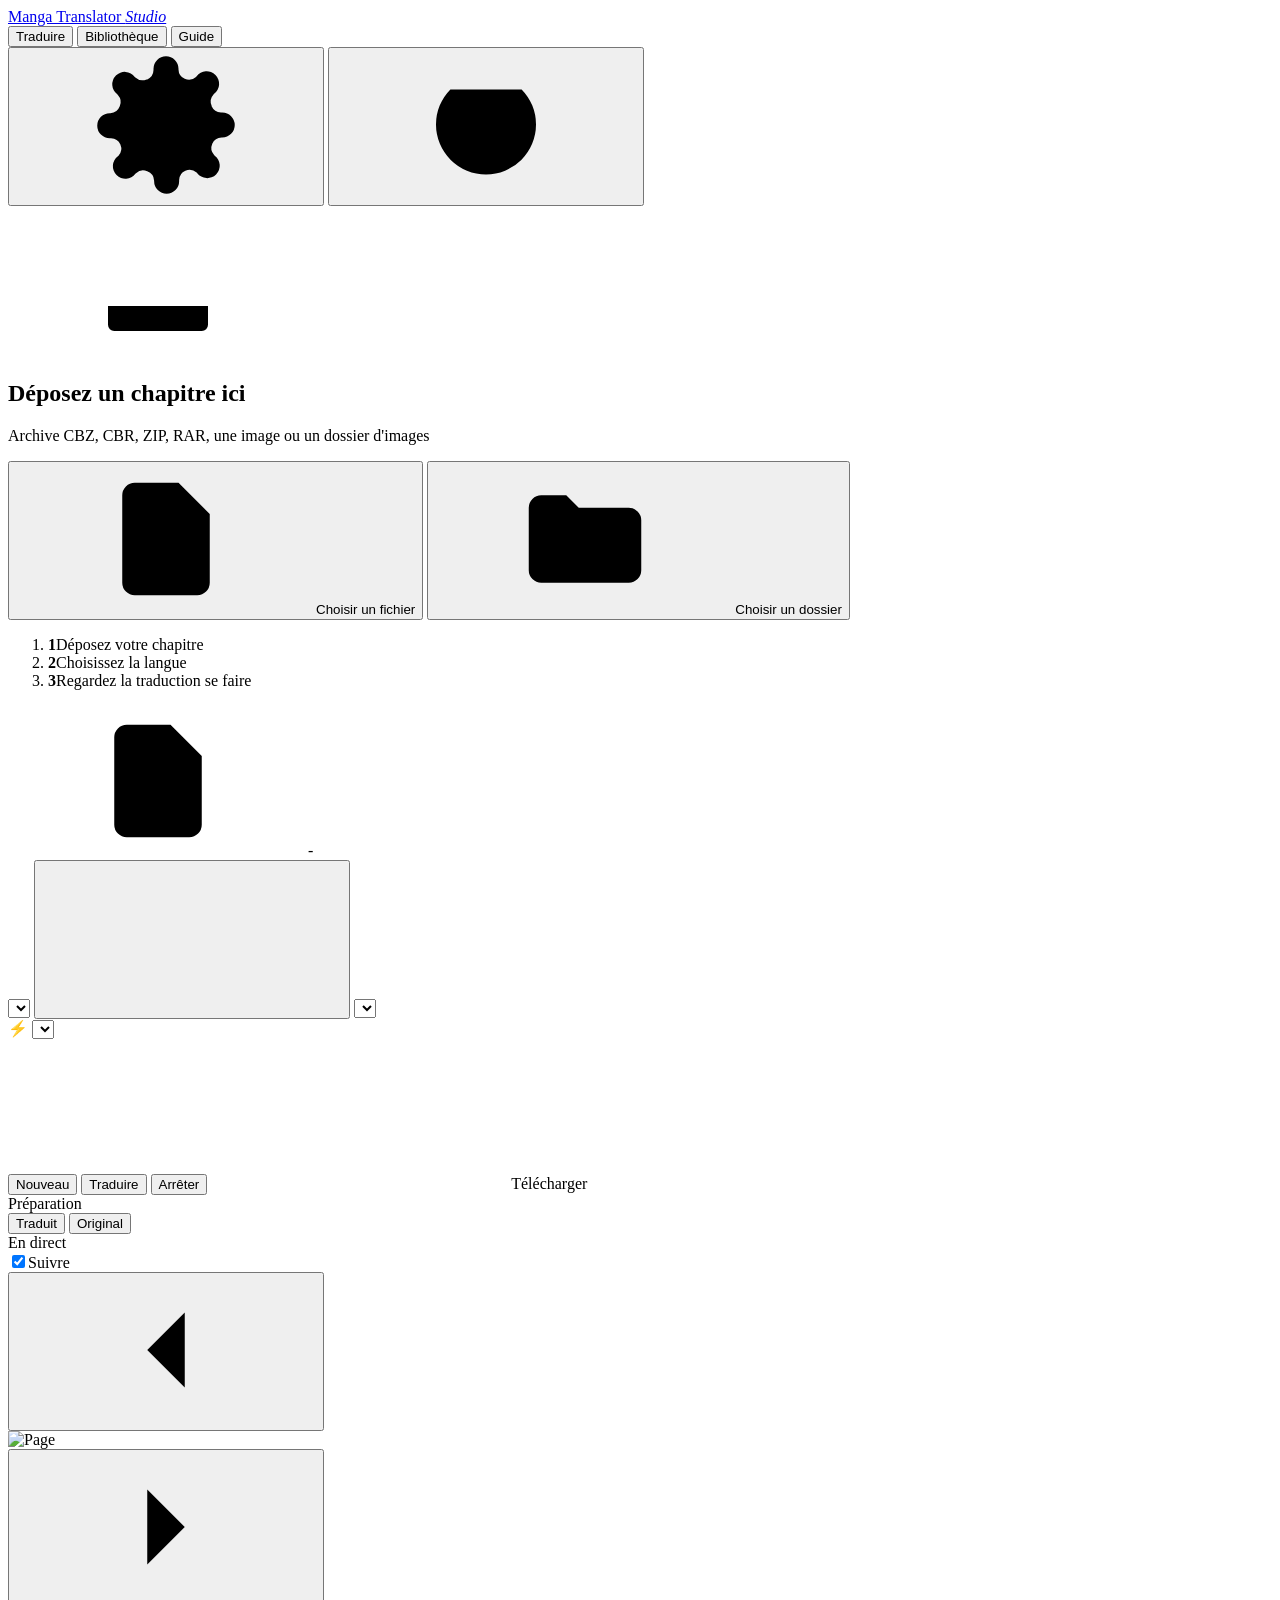
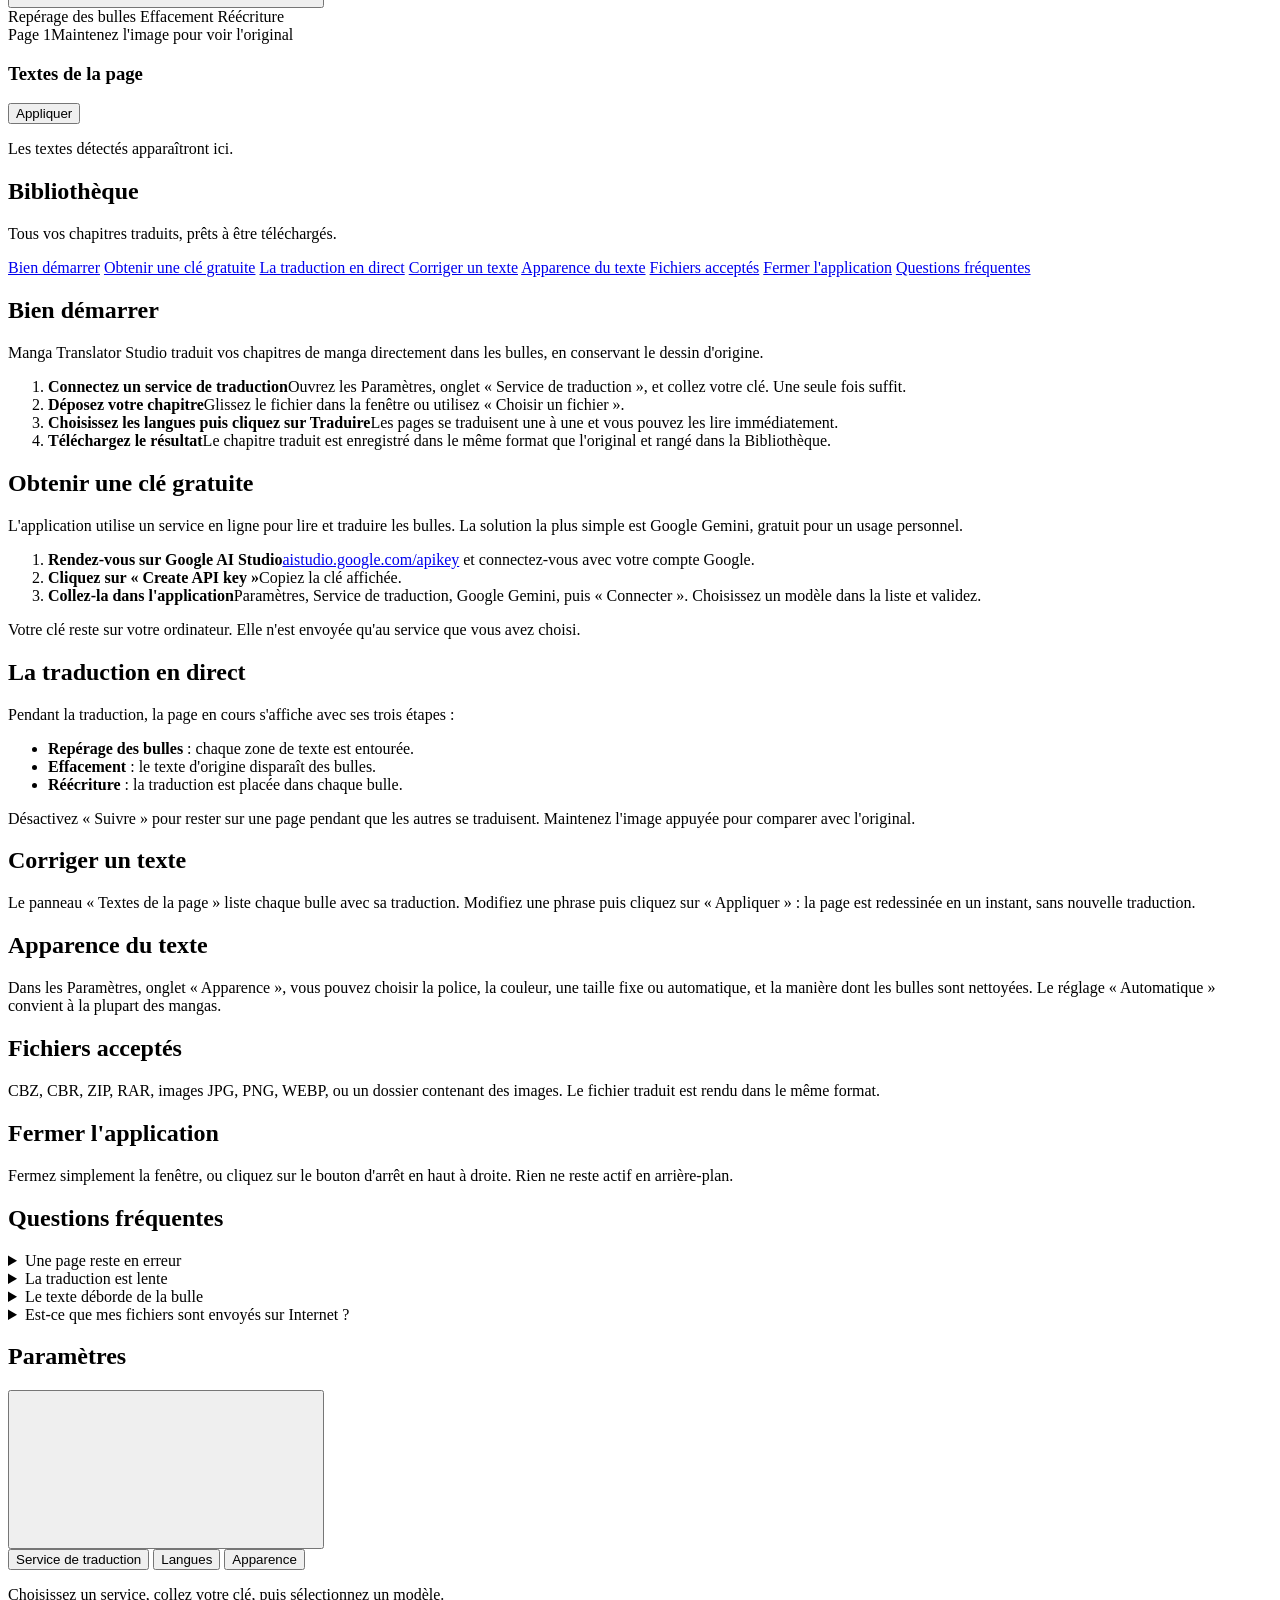
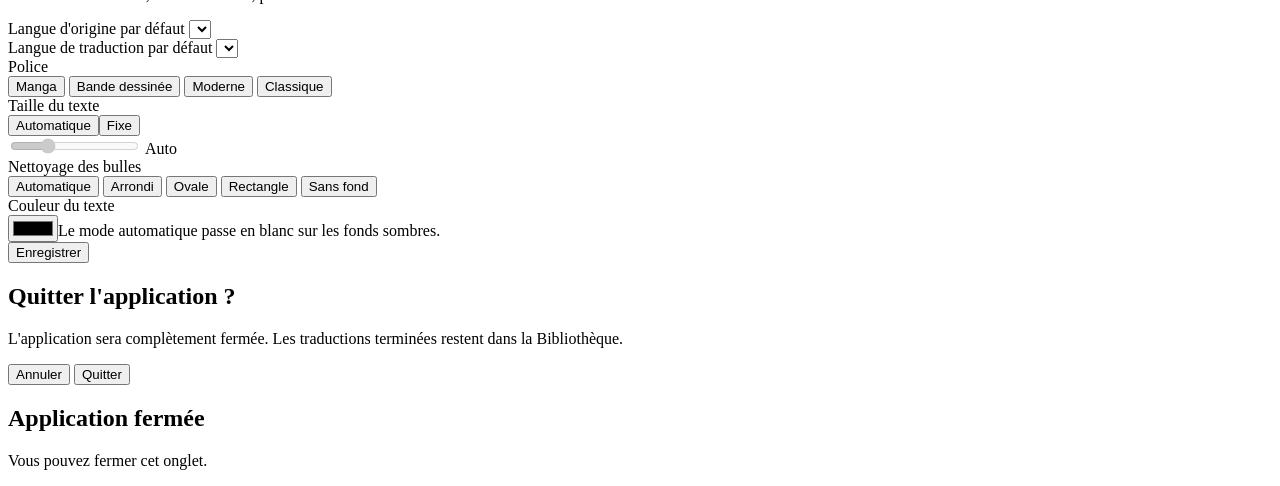
==== web/templates/index.html @ 6fcccf75 "fix(ui): show only configured API pills and clean up studio model select" ====
<!DOCTYPE html>
<html lang="fr" data-theme="dark">
<head>
  <meta charset="UTF-8">
  <meta name="viewport" content="width=device-width, initial-scale=1, viewport-fit=cover">
  <meta name="theme-color" content="#0c0d12">
  <title>Manga Translator Studio</title>
  <link rel="manifest" href="/static/manifest.json">
  <link rel="icon" href="/static/icons/icon-192.png">
  <link rel="stylesheet" href="/static/css/style.css?v=3">
</head>
<body>
  <svg width="0" height="0" style="position:absolute" aria-hidden="true">
    <symbol id="i-upload" viewBox="0 0 24 24"><path d="M12 16V4m0 0-5 5m5-5 5 5M4 16v3a1 1 0 0 0 1 1h14a1 1 0 0 0 1-1v-3"/></symbol>
    <symbol id="i-folder" viewBox="0 0 24 24"><path d="M3 7a2 2 0 0 1 2-2h4l2 2h8a2 2 0 0 1 2 2v8a2 2 0 0 1-2 2H5a2 2 0 0 1-2-2z"/></symbol>
    <symbol id="i-file" viewBox="0 0 24 24"><path d="M14 3H7a2 2 0 0 0-2 2v14a2 2 0 0 0 2 2h10a2 2 0 0 0 2-2V8zM14 3v5h5"/></symbol>
    <symbol id="i-gear" viewBox="0 0 24 24"><circle cx="12" cy="12" r="3"/><path d="M19.4 15a1.7 1.7 0 0 0 .3 1.8l.1.1a2 2 0 1 1-2.8 2.8l-.1-.1a1.7 1.7 0 0 0-1.8-.3 1.7 1.7 0 0 0-1 1.5V21a2 2 0 1 1-4 0v-.1a1.7 1.7 0 0 0-1.1-1.5 1.7 1.7 0 0 0-1.8.3l-.1.1a2 2 0 1 1-2.8-2.8l.1-.1a1.7 1.7 0 0 0 .3-1.8 1.7 1.7 0 0 0-1.5-1H3a2 2 0 1 1 0-4h.1a1.7 1.7 0 0 0 1.5-1.1 1.7 1.7 0 0 0-.3-1.8l-.1-.1a2 2 0 1 1 2.8-2.8l.1.1a1.7 1.7 0 0 0 1.8.3H9a1.7 1.7 0 0 0 1-1.5V3a2 2 0 1 1 4 0v.1a1.7 1.7 0 0 0 1 1.5 1.7 1.7 0 0 0 1.8-.3l.1-.1a2 2 0 1 1 2.8 2.8l-.1.1a1.7 1.7 0 0 0-.3 1.8V9a1.7 1.7 0 0 0 1.5 1H21a2 2 0 1 1 0 4h-.1a1.7 1.7 0 0 0-1.5 1z"/></symbol>
    <symbol id="i-power" viewBox="0 0 24 24"><path d="M12 3v9M6.3 6.3a8 8 0 1 0 11.4 0"/></symbol>
    <symbol id="i-close" viewBox="0 0 24 24"><path d="M6 6l12 12M18 6 6 18"/></symbol>
    <symbol id="i-down" viewBox="0 0 24 24"><path d="M12 4v12m0 0-5-5m5 5 5-5M4 20h16"/></symbol>
    <symbol id="i-left" viewBox="0 0 24 24"><path d="m15 6-6 6 6 6"/></symbol>
    <symbol id="i-right" viewBox="0 0 24 24"><path d="m9 6 6 6-6 6"/></symbol>
    <symbol id="i-check" viewBox="0 0 24 24"><path d="m5 12 5 5L20 7"/></symbol>
    <symbol id="i-swap" viewBox="0 0 24 24"><path d="M7 7h13m0 0-4-4m4 4-4 4M17 17H4m0 0 4-4m-4 4 4 4"/></symbol>
    <symbol id="i-eye" viewBox="0 0 24 24"><path d="M2 12s3.5-7 10-7 10 7 10 7-3.5 7-10 7S2 12 2 12z"/><circle cx="12" cy="12" r="3"/></symbol>
    <symbol id="i-text" viewBox="0 0 24 24"><path d="M4 6h16M4 12h10M4 18h7"/></symbol>
    <symbol id="i-plus" viewBox="0 0 24 24"><path d="M12 5v14M5 12h14"/></symbol>
  </svg>

  <div class="app" id="app">
    <header class="topbar">
      <a class="brand" href="#translate" data-nav="translate">
        <span class="brand-mark" aria-hidden="true"><span></span><span></span></span>
        <span class="brand-name">Manga Translator <em>Studio</em></span>
      </a>
      <nav class="tabs" id="nav-tabs">
        <button class="tab active" data-nav="translate">Traduire</button>
        <button class="tab" data-nav="library">Bibliothèque</button>
        <button class="tab" data-nav="guide">Guide</button>
        <span class="tab-indicator" id="tab-indicator"></span>
      </nav>
      <div class="top-api-status" id="top-api-status" aria-label="Services d'IA connectés"></div>
      <div class="top-actions">
        <button class="icon-btn" id="btn-settings" title="Paramètres" aria-label="Paramètres"><svg><use href="#i-gear"/></svg></button>
        <button class="icon-btn danger" id="btn-quit" title="Quitter l'application" aria-label="Quitter"><svg><use href="#i-power"/></svg></button>
      </div>
    </header>

    <main class="views">
      <!-- ============ TRADUIRE ============ -->
      <section class="view active" id="view-translate">
        <!-- Étape 1 : déposer -->
        <div class="empty" id="empty-state">
          <div class="drop" id="drop-zone" tabindex="0">
            <div class="drop-glow" aria-hidden="true"></div>
            <div class="drop-icon"><svg><use href="#i-upload"/></svg></div>
            <h1>Déposez un chapitre ici</h1>
            <p>Archive CBZ, CBR, ZIP, RAR, une image ou un dossier d'images</p>
            <div class="drop-actions">
              <button class="btn primary" id="btn-pick-file"><svg><use href="#i-file"/></svg>Choisir un fichier</button>
              <button class="btn ghost" id="btn-pick-folder"><svg><use href="#i-folder"/></svg>Choisir un dossier</button>
            </div>
            <input type="file" id="file-input" accept=".cbz,.cbr,.zip,.rar,.jpg,.jpeg,.png,.webp" hidden>
            <input type="file" id="folder-input" webkitdirectory directory multiple hidden>
          </div>
          <div class="engine-hint" id="engine-hint"></div>
          <div class="home-api-pills" id="home-api-pills" aria-label="Services d'IA disponibles"></div>
          <ol class="steps-row">
            <li><b>1</b><span>Déposez votre chapitre</span></li>
            <li><b>2</b><span>Choisissez la langue</span></li>
            <li><b>3</b><span>Regardez la traduction se faire</span></li>
          </ol>
        </div>

        <!-- Étape 2 : studio -->
        <div class="studio hidden" id="studio">
          <div class="toolbar">
            <div class="file-chip"><svg><use href="#i-file"/></svg><span id="file-name">-</span><small id="file-pages"></small></div>
            <div class="lang-pick">
              <select id="src-lang" aria-label="Langue d'origine"></select>
              <button class="icon-btn sm" id="btn-swap-lang" title="Inverser" aria-label="Inverser les langues"><svg><use href="#i-swap"/></svg></button>
              <select id="tgt-lang" aria-label="Langue de traduction"></select>
            </div>
            <div class="model-pick">
              <span class="model-pick-icon" title="Modèle d'IA actif">⚡</span>
              <select id="studio-provider-select" aria-label="Fournisseur et modèle de vision IA"></select>
            </div>
            <div class="toolbar-actions">
              <button class="btn ghost sm" id="btn-new">Nouveau</button>
              <button class="btn primary" id="btn-translate">Traduire</button>
              <button class="btn ghost hidden" id="btn-cancel">Arrêter</button>
              <a class="btn success hidden" id="btn-download"><svg><use href="#i-down"/></svg>Télécharger</a>
            </div>
          </div>

          <div class="progress hidden" id="progress">
            <div class="progress-bar"><span id="progress-fill"></span></div>
            <div class="progress-text"><span id="progress-label">Préparation</span><span id="progress-count"></span></div>
          </div>

          <div class="workspace">
            <aside class="pages" id="page-list" aria-label="Pages"></aside>

            <div class="stage-wrap">
              <div class="stage-head">
                <div class="seg" id="view-mode">
                  <button class="active" data-mode="translated">Traduit</button>
                  <button data-mode="original">Original</button>
                </div>
                <div class="live-badge hidden" id="live-badge"><span class="dot"></span><span id="live-text">En direct</span></div>
                <label class="switch" title="Afficher automatiquement la page en cours de traduction">
                  <input type="checkbox" id="follow-live" checked><span></span>Suivre
                </label>
              </div>

              <div class="stage" id="stage">
                <button class="nav-arrow left" id="btn-prev" aria-label="Page précédente"><svg><use href="#i-left"/></svg></button>
                <div class="canvas" id="canvas">
                  <img id="img-base" alt="Page" draggable="false">
                  <img id="img-top" alt="" draggable="false" aria-hidden="true">
                  <div class="overlay" id="overlay"></div>
                  <div class="scanline" id="scanline"></div>
                </div>
                <button class="nav-arrow right" id="btn-next" aria-label="Page suivante"><svg><use href="#i-right"/></svg></button>
                <div class="stage-step" id="stage-step">
                  <span data-s="detect">Repérage des bulles</span>
                  <span data-s="clean">Effacement</span>
                  <span data-s="write">Réécriture</span>
                </div>
              </div>
              <div class="page-indicator"><span id="page-indicator">Page 1</span><span class="hint">Maintenez l'image pour voir l'original</span></div>
            </div>

            <aside class="bubbles" id="bubbles-panel">
              <div class="panel-head">
                <h3>Textes de la page</h3>
                <button class="btn ghost sm hidden" id="btn-apply-edits">Appliquer</button>
              </div>
              <div class="bubble-list" id="bubble-list"><p class="muted">Les textes détectés apparaîtront ici.</p></div>
            </aside>
          </div>
        </div>
      </section>

      <!-- ============ BIBLIOTHÈQUE ============ -->
      <section class="view" id="view-library">
        <div class="page-head">
          <h2>Bibliothèque</h2>
          <p class="muted">Tous vos chapitres traduits, prêts à être téléchargés.</p>
        </div>
        <div class="library" id="library-list"></div>
      </section>

      <!-- ============ GUIDE ============ -->
      <section class="view" id="view-guide">
        <div class="guide">
          <nav class="guide-nav" id="guide-nav">
            <a href="#g-start" class="active">Bien démarrer</a>
            <a href="#g-key">Obtenir une clé gratuite</a>
            <a href="#g-live">La traduction en direct</a>
            <a href="#g-edit">Corriger un texte</a>
            <a href="#g-style">Apparence du texte</a>
            <a href="#g-files">Fichiers acceptés</a>
            <a href="#g-quit">Fermer l'application</a>
            <a href="#g-faq">Questions fréquentes</a>
          </nav>
          <article class="guide-body">
            <section id="g-start">
              <h2>Bien démarrer</h2>
              <p>Manga Translator Studio traduit vos chapitres de manga directement dans les bulles, en conservant le dessin d'origine.</p>
              <ol class="guide-steps">
                <li><b>Connectez un service de traduction</b><span>Ouvrez les Paramètres, onglet « Service de traduction », et collez votre clé. Une seule fois suffit.</span></li>
                <li><b>Déposez votre chapitre</b><span>Glissez le fichier dans la fenêtre ou utilisez « Choisir un fichier ».</span></li>
                <li><b>Choisissez les langues puis cliquez sur Traduire</b><span>Les pages se traduisent une à une et vous pouvez les lire immédiatement.</span></li>
                <li><b>Téléchargez le résultat</b><span>Le chapitre traduit est enregistré dans le même format que l'original et rangé dans la Bibliothèque.</span></li>
              </ol>
            </section>
            <section id="g-key">
              <h2>Obtenir une clé gratuite</h2>
              <p>L'application utilise un service en ligne pour lire et traduire les bulles. La solution la plus simple est Google Gemini, gratuit pour un usage personnel.</p>
              <ol class="guide-steps">
                <li><b>Rendez-vous sur Google AI Studio</b><span><a href="https://aistudio.google.com/apikey" target="_blank" rel="noopener">aistudio.google.com/apikey</a> et connectez-vous avec votre compte Google.</span></li>
                <li><b>Cliquez sur « Create API key »</b><span>Copiez la clé affichée.</span></li>
                <li><b>Collez-la dans l'application</b><span>Paramètres, Service de traduction, Google Gemini, puis « Connecter ». Choisissez un modèle dans la liste et validez.</span></li>
              </ol>
              <p class="note">Votre clé reste sur votre ordinateur. Elle n'est envoyée qu'au service que vous avez choisi.</p>
            </section>
            <section id="g-live">
              <h2>La traduction en direct</h2>
              <p>Pendant la traduction, la page en cours s'affiche avec ses trois étapes :</p>
              <ul class="guide-list">
                <li><b>Repérage des bulles</b> : chaque zone de texte est entourée.</li>
                <li><b>Effacement</b> : le texte d'origine disparaît des bulles.</li>
                <li><b>Réécriture</b> : la traduction est placée dans chaque bulle.</li>
              </ul>
              <p>Désactivez « Suivre » pour rester sur une page pendant que les autres se traduisent. Maintenez l'image appuyée pour comparer avec l'original.</p>
            </section>
            <section id="g-edit">
              <h2>Corriger un texte</h2>
              <p>Le panneau « Textes de la page » liste chaque bulle avec sa traduction. Modifiez une phrase puis cliquez sur « Appliquer » : la page est redessinée en un instant, sans nouvelle traduction.</p>
            </section>
            <section id="g-style">
              <h2>Apparence du texte</h2>
              <p>Dans les Paramètres, onglet « Apparence », vous pouvez choisir la police, la couleur, une taille fixe ou automatique, et la manière dont les bulles sont nettoyées. Le réglage « Automatique » convient à la plupart des mangas.</p>
            </section>
            <section id="g-files">
              <h2>Fichiers acceptés</h2>
              <p>CBZ, CBR, ZIP, RAR, images JPG, PNG, WEBP, ou un dossier contenant des images. Le fichier traduit est rendu dans le même format.</p>
            </section>
            <section id="g-quit">
              <h2>Fermer l'application</h2>
              <p>Fermez simplement la fenêtre, ou cliquez sur le bouton d'arrêt en haut à droite. Rien ne reste actif en arrière-plan.</p>
            </section>
            <section id="g-faq">
              <h2>Questions fréquentes</h2>
              <details><summary>Une page reste en erreur</summary><p>Le service a refusé la demande (limite gratuite atteinte ou clé invalide). Attendez quelques minutes, ou cliquez sur la page puis « Retraduire la page ».</p></details>
              <details><summary>La traduction est lente</summary><p>La vitesse dépend du service choisi. Les modèles marqués « rapide » dans la liste sont recommandés.</p></details>
              <details><summary>Le texte déborde de la bulle</summary><p>Corrigez la phrase pour la raccourcir, ou laissez la taille sur « Automatique » dans l'onglet Apparence.</p></details>
              <details><summary>Est-ce que mes fichiers sont envoyés sur Internet ?</summary><p>Seules les images des pages sont envoyées au service de traduction choisi. Les fichiers restent sur votre appareil.</p></details>
            </section>
          </article>
        </div>
      </section>
    </main>
  </div>

  <!-- ============ PARAMÈTRES ============ -->
  <div class="modal" id="settings" aria-hidden="true">
    <div class="modal-backdrop" data-close></div>
    <div class="modal-card" role="dialog" aria-labelledby="settings-title">
      <div class="modal-head">
        <h2 id="settings-title">Paramètres</h2>
        <button class="icon-btn" data-close aria-label="Fermer"><svg><use href="#i-close"/></svg></button>
      </div>
      <div class="settings-tabs" id="settings-tabs">
        <button class="active" data-stab="engine">Service de traduction</button>
        <button data-stab="lang">Langues</button>
        <button data-stab="look">Apparence</button>
      </div>
      <div class="modal-body">
        <div class="stab active" id="stab-engine">
          <div class="current-engine" id="current-engine"></div>
          <p class="muted small">Choisissez un service, collez votre clé, puis sélectionnez un modèle.</p>
          <div class="providers" id="providers"></div>
        </div>

        <div class="stab" id="stab-lang">
          <div class="field">
            <label for="set-src">Langue d'origine par défaut</label>
            <select id="set-src"></select>
          </div>
          <div class="field">
            <label for="set-tgt">Langue de traduction par défaut</label>
            <select id="set-tgt"></select>
          </div>
        </div>

        <div class="stab" id="stab-look">
          <div class="field">
            <label>Police</label>
            <div class="choice-grid" id="font-choices">
              <button data-v="bold" class="font-bold">Manga</button>
              <button data-v="comic" class="font-comic">Bande dessinée</button>
              <button data-v="sans" class="font-sans">Moderne</button>
              <button data-v="serif" class="font-serif">Classique</button>
            </div>
          </div>
          <div class="field">
            <label>Taille du texte</label>
            <div class="row">
              <div class="seg" id="size-mode"><button data-v="auto" class="active">Automatique</button><button data-v="fixed">Fixe</button></div>
              <input type="range" id="font-size" min="10" max="48" value="20" disabled>
              <output id="font-size-out">Auto</output>
            </div>
          </div>
          <div class="field">
            <label>Nettoyage des bulles</label>
            <div class="choice-grid" id="mask-choices">
              <button data-v="smart">Automatique</button>
              <button data-v="rounded">Arrondi</button>
              <button data-v="ellipse">Ovale</button>
              <button data-v="rectangle">Rectangle</button>
              <button data-v="transparent">Sans fond</button>
            </div>
          </div>
          <div class="field">
            <label for="text-color">Couleur du texte</label>
            <div class="row"><input type="color" id="text-color" value="#000000"><span class="muted small">Le mode automatique passe en blanc sur les fonds sombres.</span></div>
          </div>
        </div>
      </div>
      <div class="modal-foot">
        <span class="save-state" id="save-state"></span>
        <button class="btn primary" id="btn-save-settings">Enregistrer</button>
      </div>
    </div>
  </div>

  <!-- Confirmation quitter -->
  <div class="modal small" id="quit-modal" aria-hidden="true">
    <div class="modal-backdrop" data-close></div>
    <div class="modal-card" role="dialog">
      <div class="modal-head"><h2>Quitter l'application ?</h2></div>
      <div class="modal-body"><p class="muted">L'application sera complètement fermée. Les traductions terminées restent dans la Bibliothèque.</p></div>
      <div class="modal-foot">
        <button class="btn ghost" data-close>Annuler</button>
        <button class="btn danger" id="btn-quit-confirm">Quitter</button>
      </div>
    </div>
  </div>

  <div class="closed-screen hidden" id="closed-screen">
    <div><h2>Application fermée</h2><p class="muted">Vous pouvez fermer cet onglet.</p></div>
  </div>

  <div class="toasts" id="toasts" aria-live="polite"></div>

  <script src="/static/js/app.js?v=3"></script>
</body>
</html>
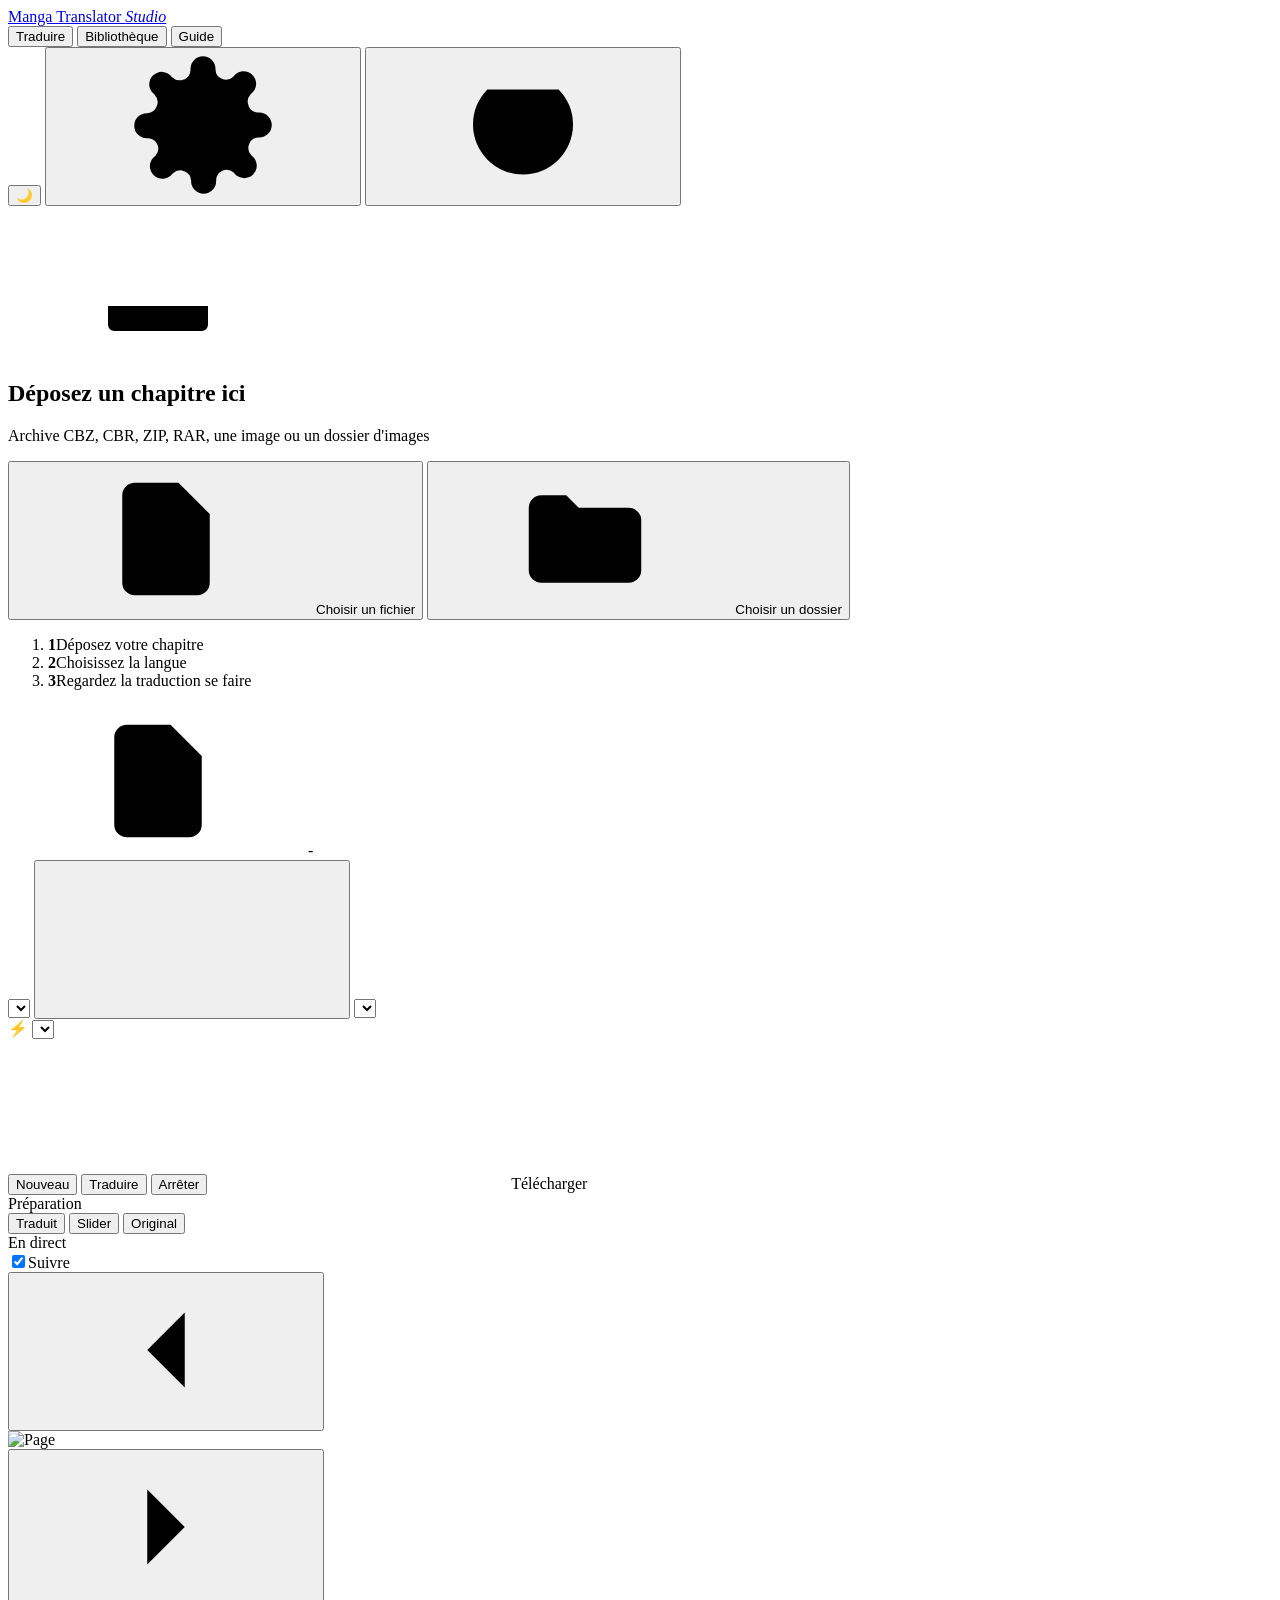
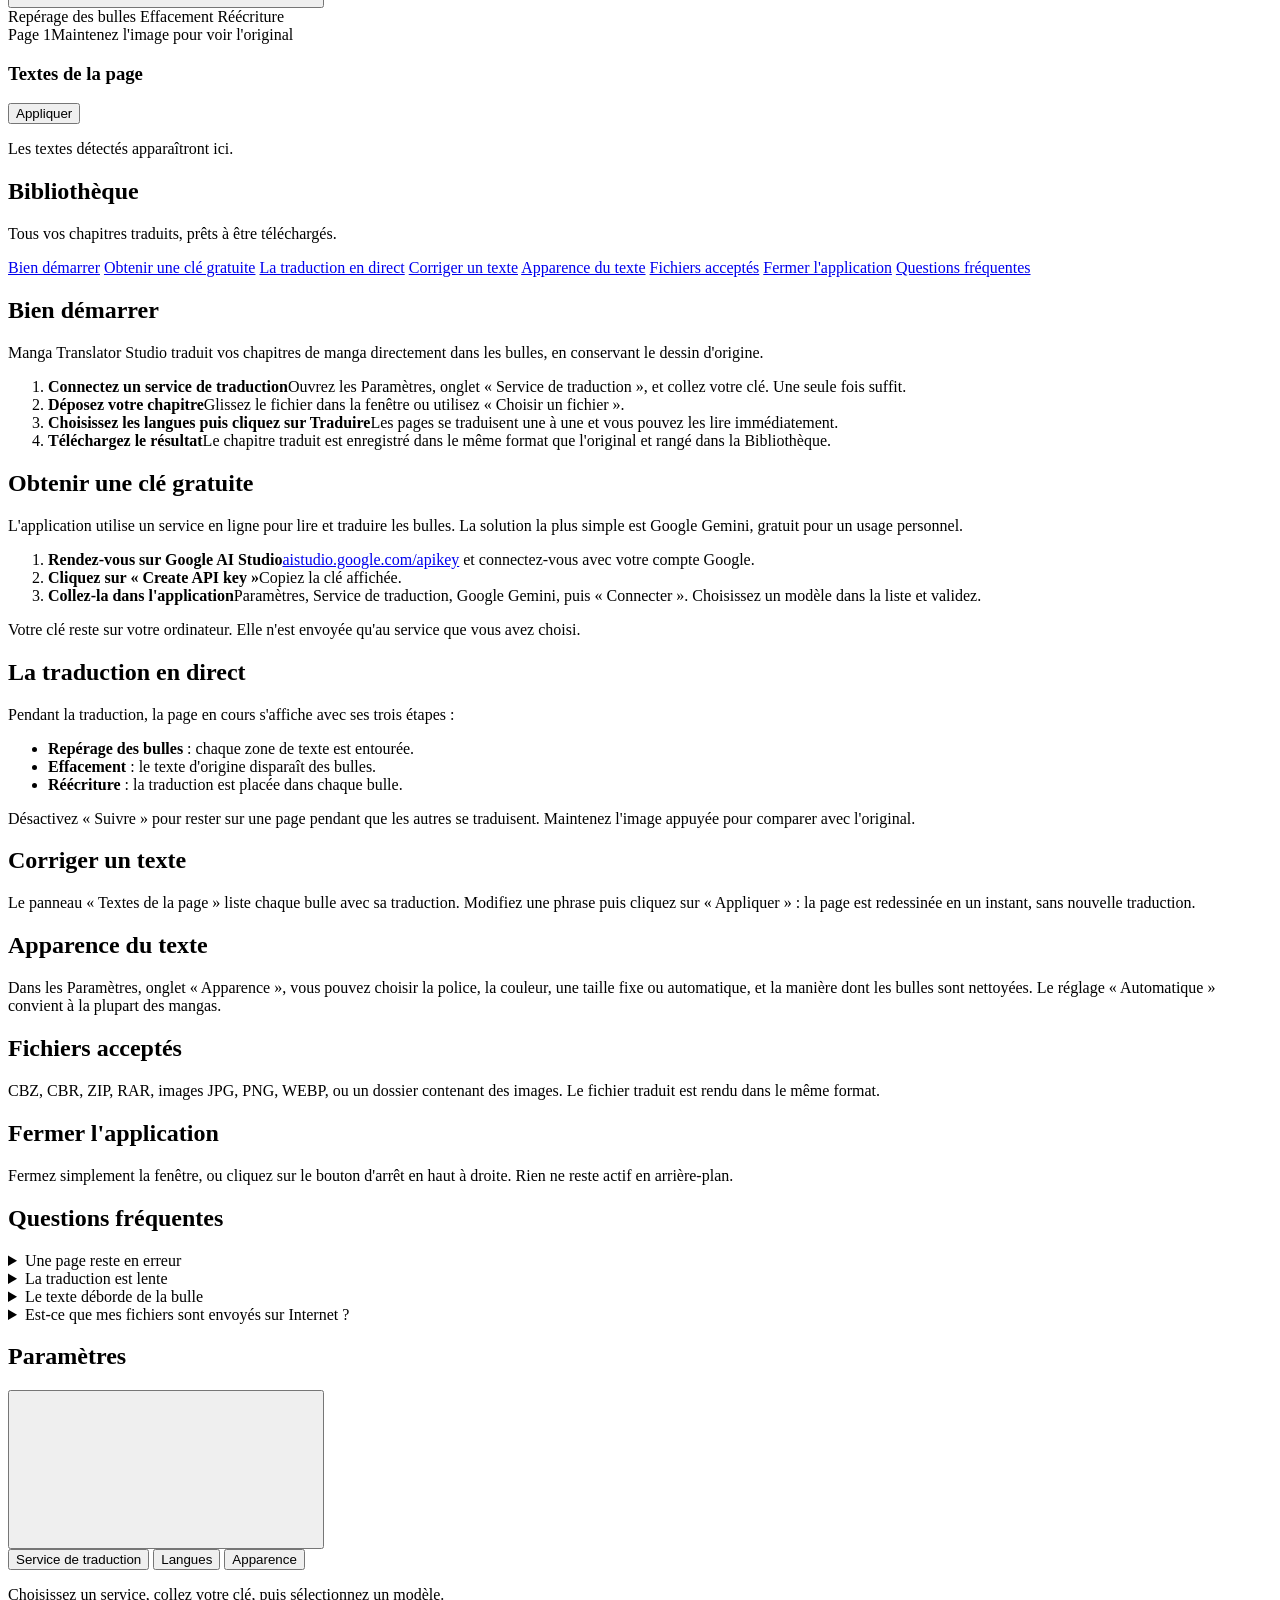
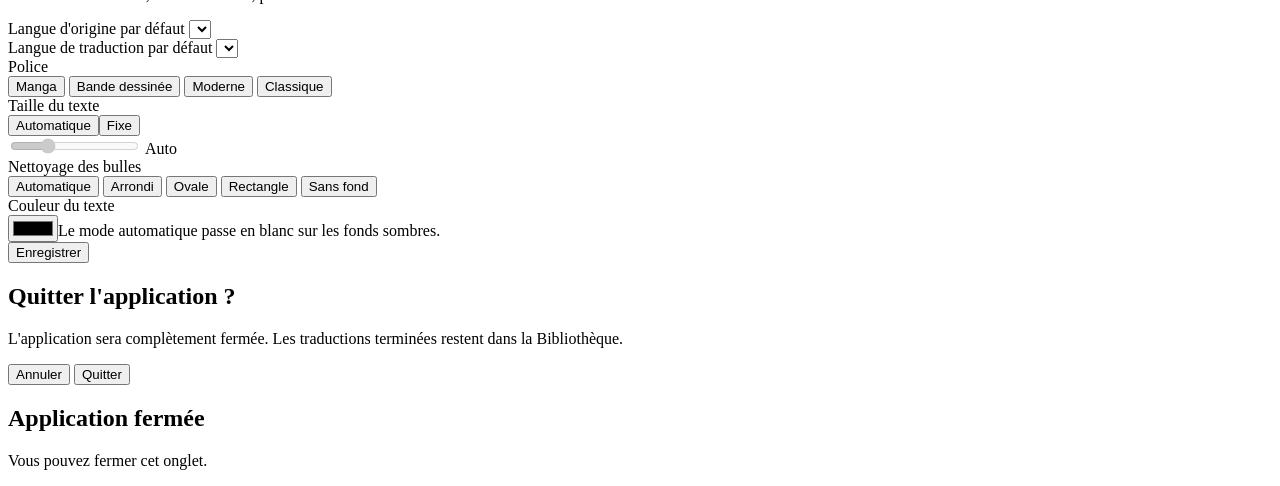
==== commit 5fb59d85: "feat(pipeline): transparent vision failover, jitter backoff, and multi-page E2E test suite - Chantie" ====
--- a/web/templates/index.html
+++ b/web/templates/index.html
@@ -1,13 +1,13 @@
 <!DOCTYPE html>
-<html lang="fr" data-theme="dark">
+<html lang="fr" data-theme="light">
 <head>
   <meta charset="UTF-8">
   <meta name="viewport" content="width=device-width, initial-scale=1, viewport-fit=cover">
-  <meta name="theme-color" content="#0c0d12">
+  <meta name="theme-color" content="#f8fafc">
   <title>Manga Translator Studio</title>
   <link rel="manifest" href="/static/manifest.json">
   <link rel="icon" href="/static/icons/icon-192.png">
-  <link rel="stylesheet" href="/static/css/style.css?v=3">
+  <link rel="stylesheet" href="/static/css/style.css?v=4">
 </head>
 <body>
   <svg width="0" height="0" style="position:absolute" aria-hidden="true">
@@ -41,6 +41,7 @@
       </nav>
       <div class="top-api-status" id="top-api-status" aria-label="Services d'IA connectés"></div>
       <div class="top-actions">
+        <button class="icon-btn" id="btn-theme" title="Basculer thème clair/sombre" aria-label="Thème"><span id="theme-icon">🌙</span></button>
         <button class="icon-btn" id="btn-settings" title="Paramètres" aria-label="Paramètres"><svg><use href="#i-gear"/></svg></button>
         <button class="icon-btn danger" id="btn-quit" title="Quitter l'application" aria-label="Quitter"><svg><use href="#i-power"/></svg></button>
       </div>
@@ -105,6 +106,7 @@
               <div class="stage-head">
                 <div class="seg" id="view-mode">
                   <button class="active" data-mode="translated">Traduit</button>
+                  <button data-mode="slider">Slider</button>
                   <button data-mode="original">Original</button>
                 </div>
                 <div class="live-badge hidden" id="live-badge"><span class="dot"></span><span id="live-text">En direct</span></div>
@@ -120,6 +122,9 @@
                   <img id="img-top" alt="" draggable="false" aria-hidden="true">
                   <div class="overlay" id="overlay"></div>
                   <div class="scanline" id="scanline"></div>
+                  <div class="slider-divider" id="slider-divider" aria-hidden="true">
+                    <span class="slider-knob"></span>
+                  </div>
                 </div>
                 <button class="nav-arrow right" id="btn-next" aria-label="Page suivante"><svg><use href="#i-right"/></svg></button>
                 <div class="stage-step" id="stage-step">
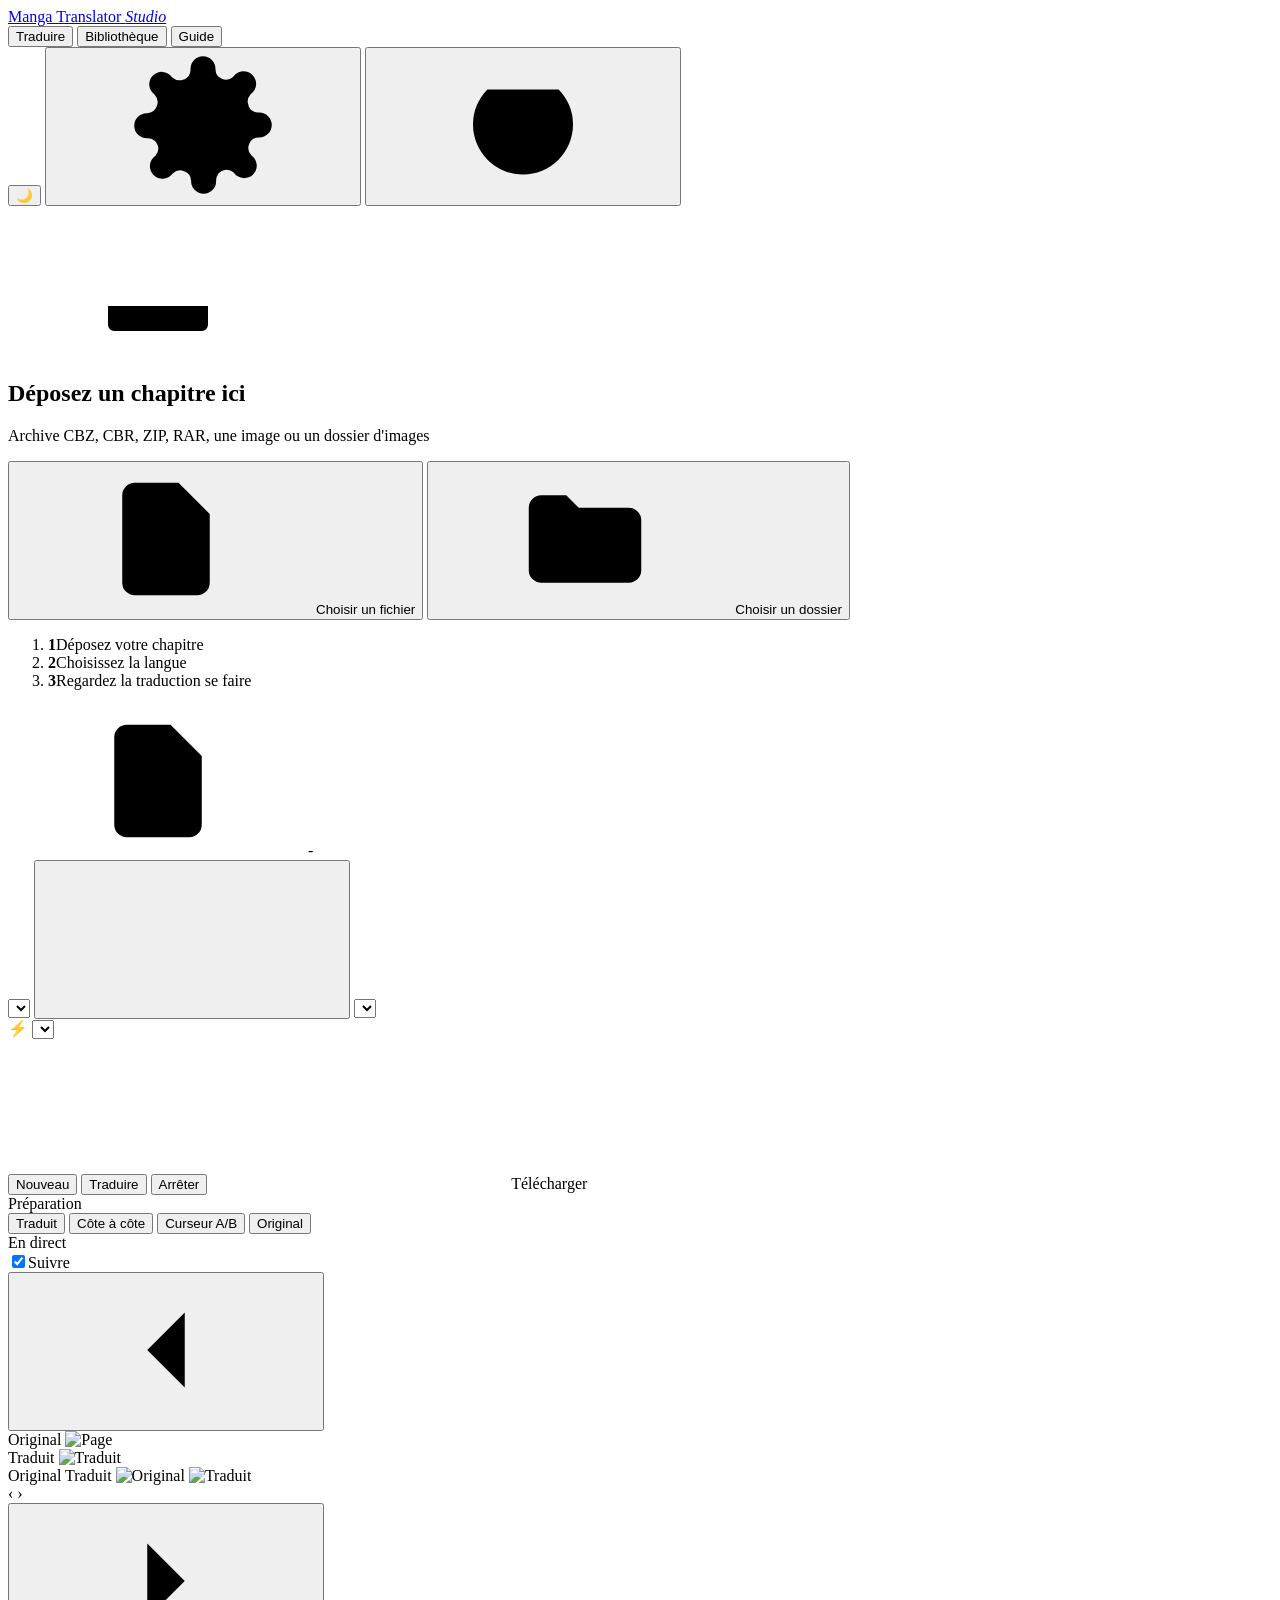
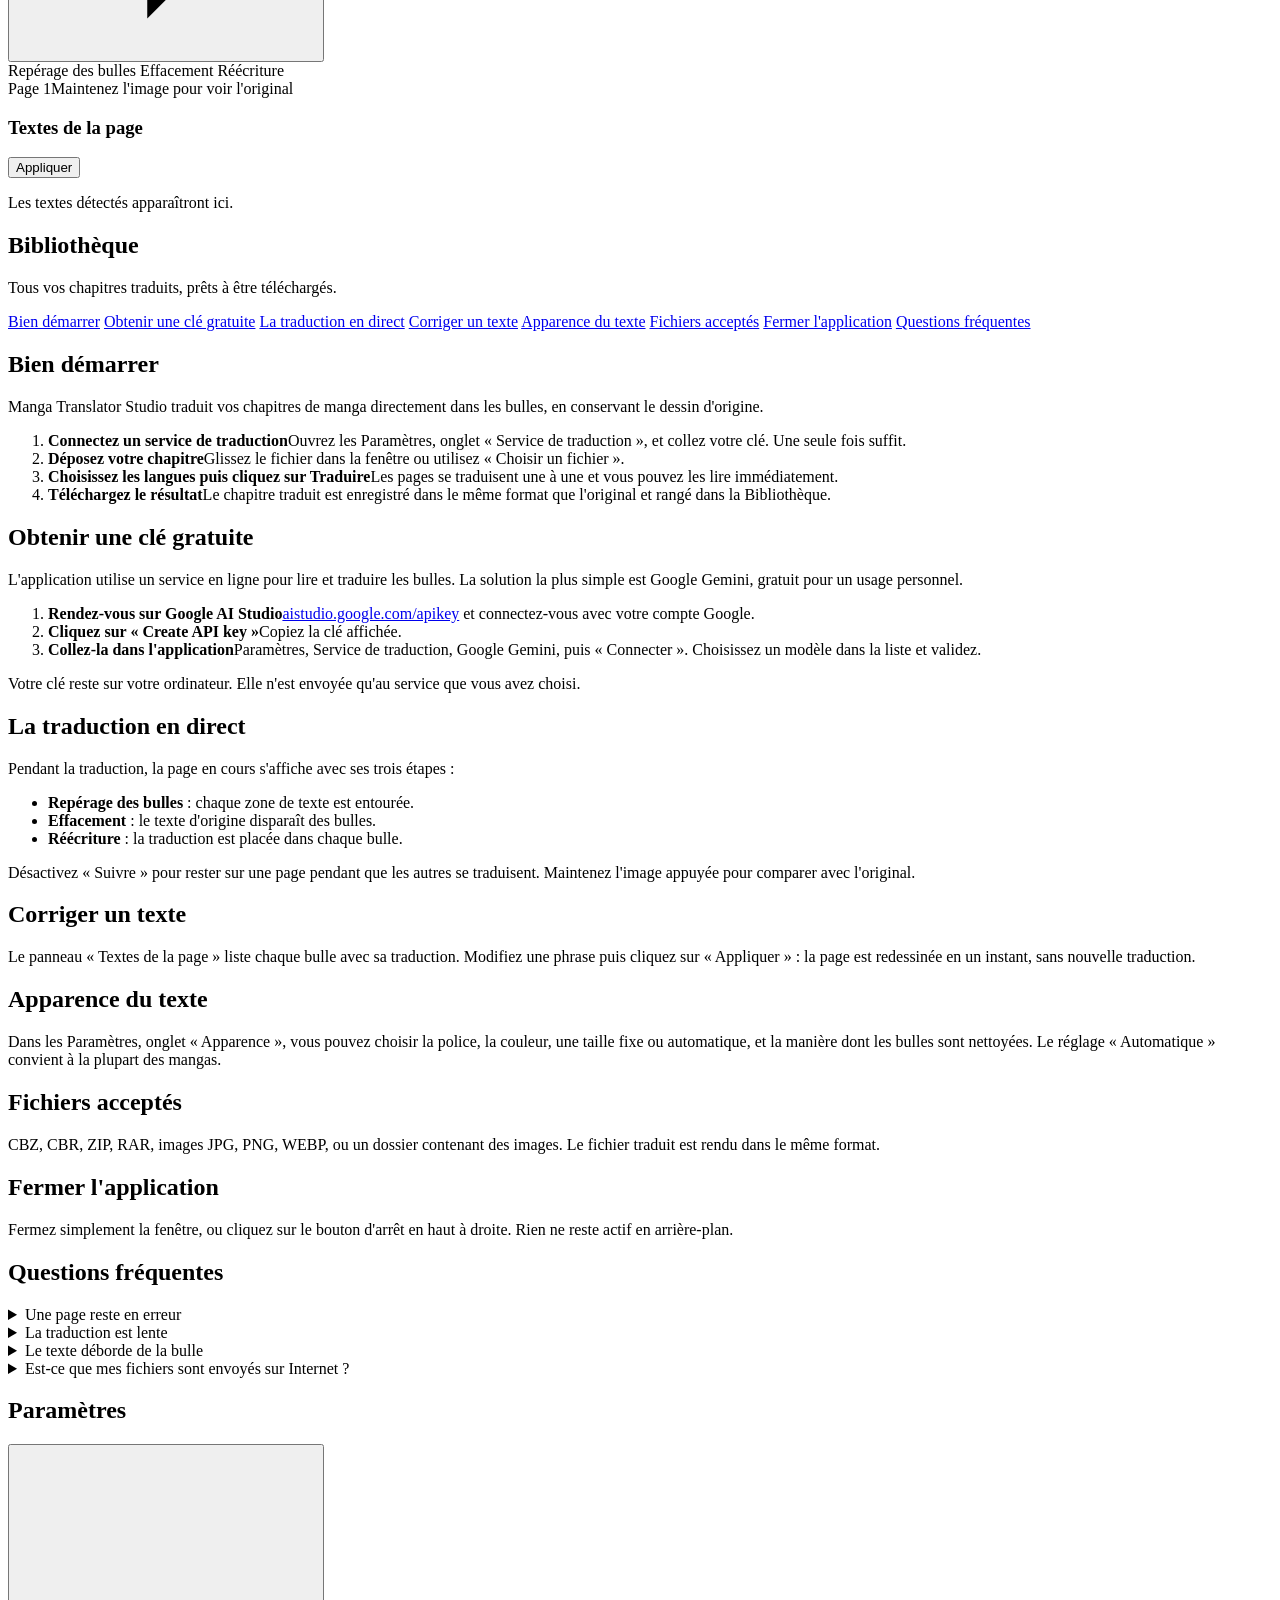
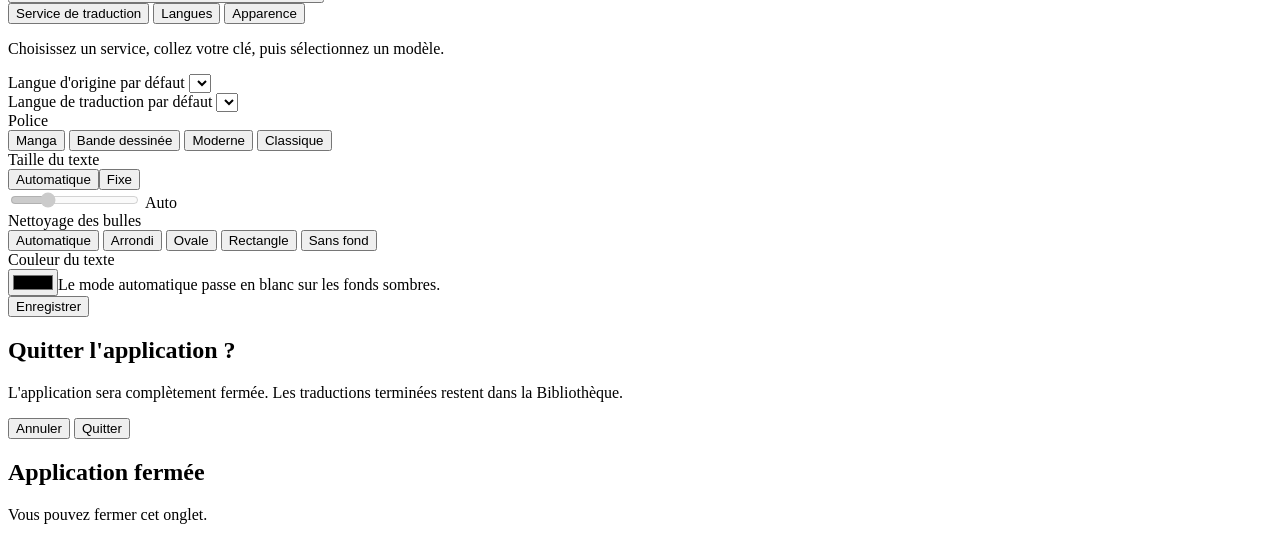
==== commit b96176e1: "fix(core): remove invasive auth search, fix diamond wrap and bubble clamping, enforce clean light th" ====
--- a/web/templates/index.html
+++ b/web/templates/index.html
@@ -106,7 +106,8 @@
               <div class="stage-head">
                 <div class="seg" id="view-mode">
                   <button class="active" data-mode="translated">Traduit</button>
-                  <button data-mode="slider">Slider</button>
+                  <button data-mode="split">Côte à côte</button>
+                  <button data-mode="slider">Curseur A/B</button>
                   <button data-mode="original">Original</button>
                 </div>
                 <div class="live-badge hidden" id="live-badge"><span class="dot"></span><span id="live-text">En direct</span></div>
@@ -118,12 +119,24 @@
               <div class="stage" id="stage">
                 <button class="nav-arrow left" id="btn-prev" aria-label="Page précédente"><svg><use href="#i-left"/></svg></button>
                 <div class="canvas" id="canvas">
+                  <span class="canvas-badge hidden" id="canvas-orig-badge">Original</span>
                   <img id="img-base" alt="Page" draggable="false">
                   <img id="img-top" alt="" draggable="false" aria-hidden="true">
                   <div class="overlay" id="overlay"></div>
                   <div class="scanline" id="scanline"></div>
-                  <div class="slider-divider" id="slider-divider" aria-hidden="true">
-                    <span class="slider-knob"></span>
+                </div>
+                <div class="canvas canvas-split hidden" id="canvas-split">
+                  <span class="canvas-badge" id="canvas-split-badge">Traduit</span>
+                  <img id="img-split" alt="Traduit" draggable="false">
+                </div>
+                <div class="slider-container hidden" id="slider-container" style="--slider-pos: 50%;">
+                  <span class="canvas-badge slider-badge-orig">Original</span>
+                  <span class="canvas-badge slider-badge-trans">Traduit</span>
+                  <img id="slider-orig" alt="Original" draggable="false">
+                  <img id="slider-trans" alt="Traduit" draggable="false">
+                  <div class="slider-handle" id="slider-handle" aria-label="Curseur de comparaison">
+                    <span class="slider-line"></span>
+                    <span class="slider-button">‹ ›</span>
                   </div>
                 </div>
                 <button class="nav-arrow right" id="btn-next" aria-label="Page suivante"><svg><use href="#i-right"/></svg></button>
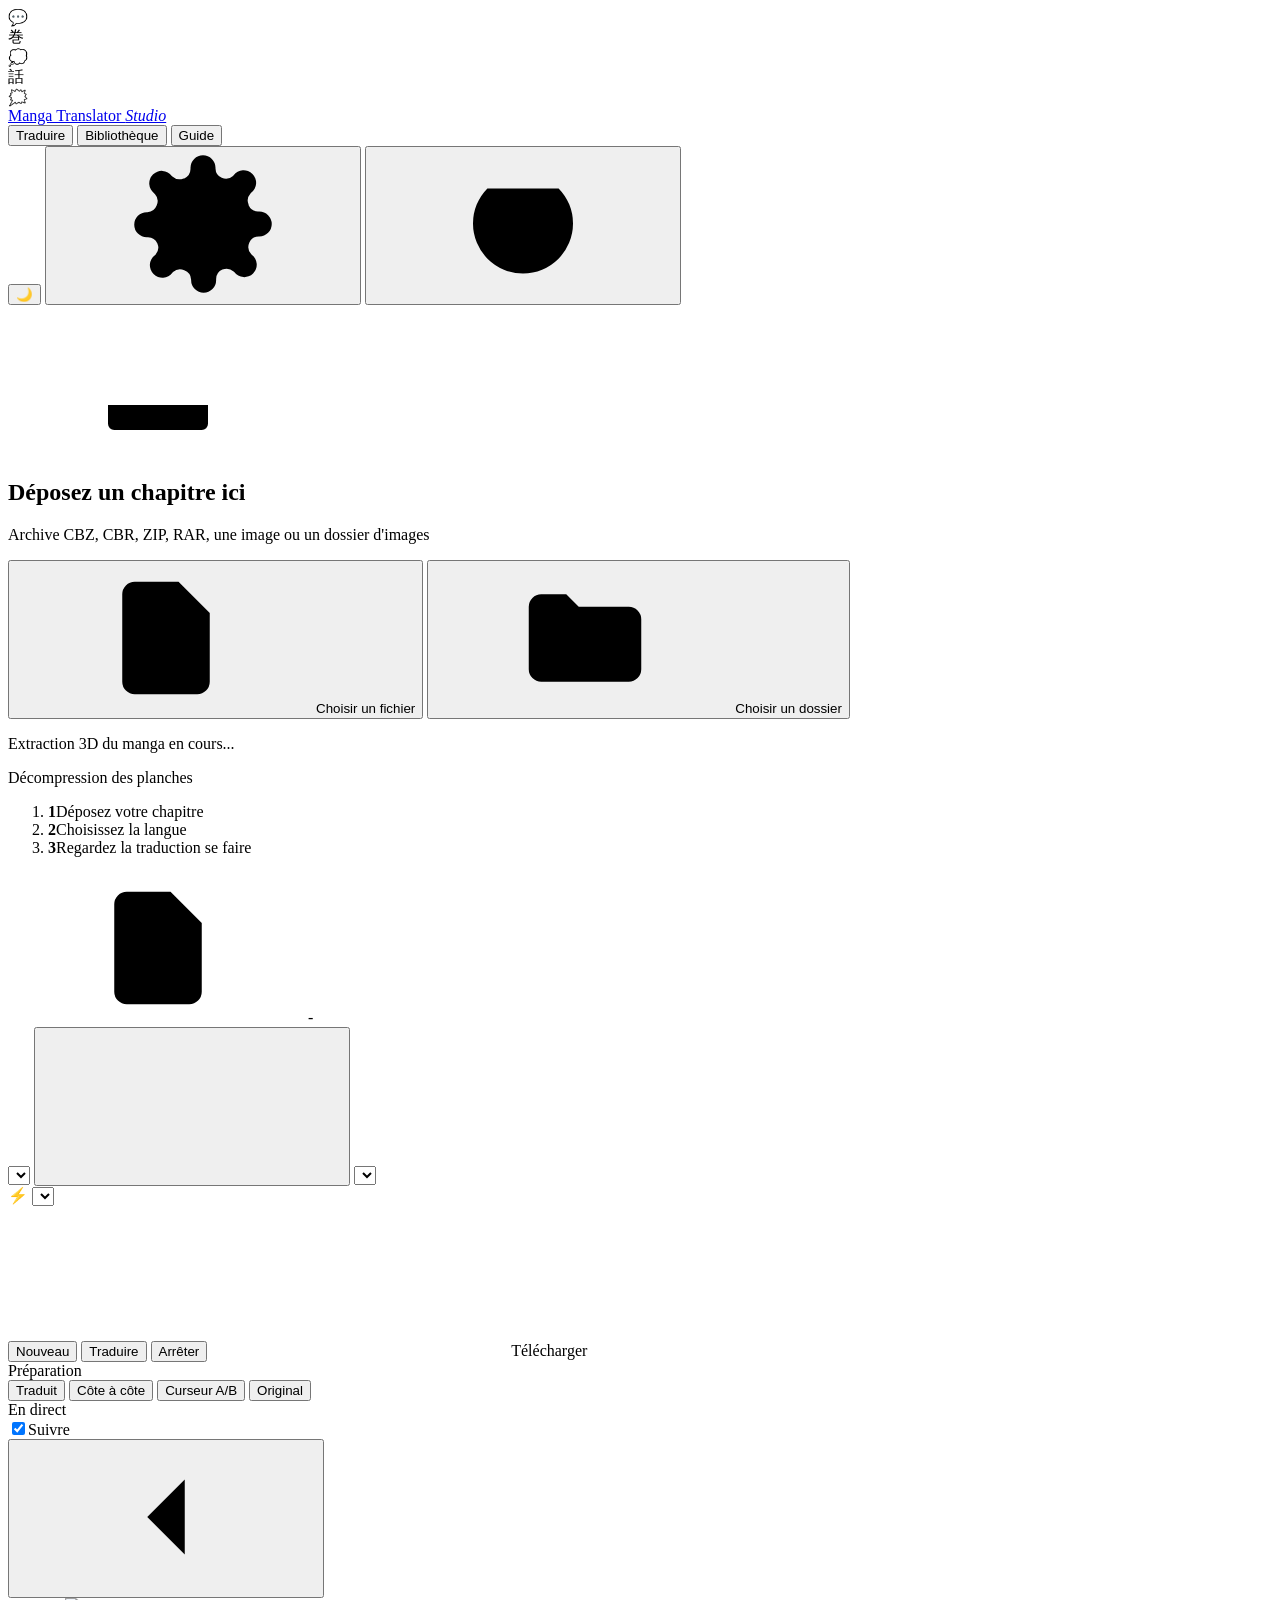
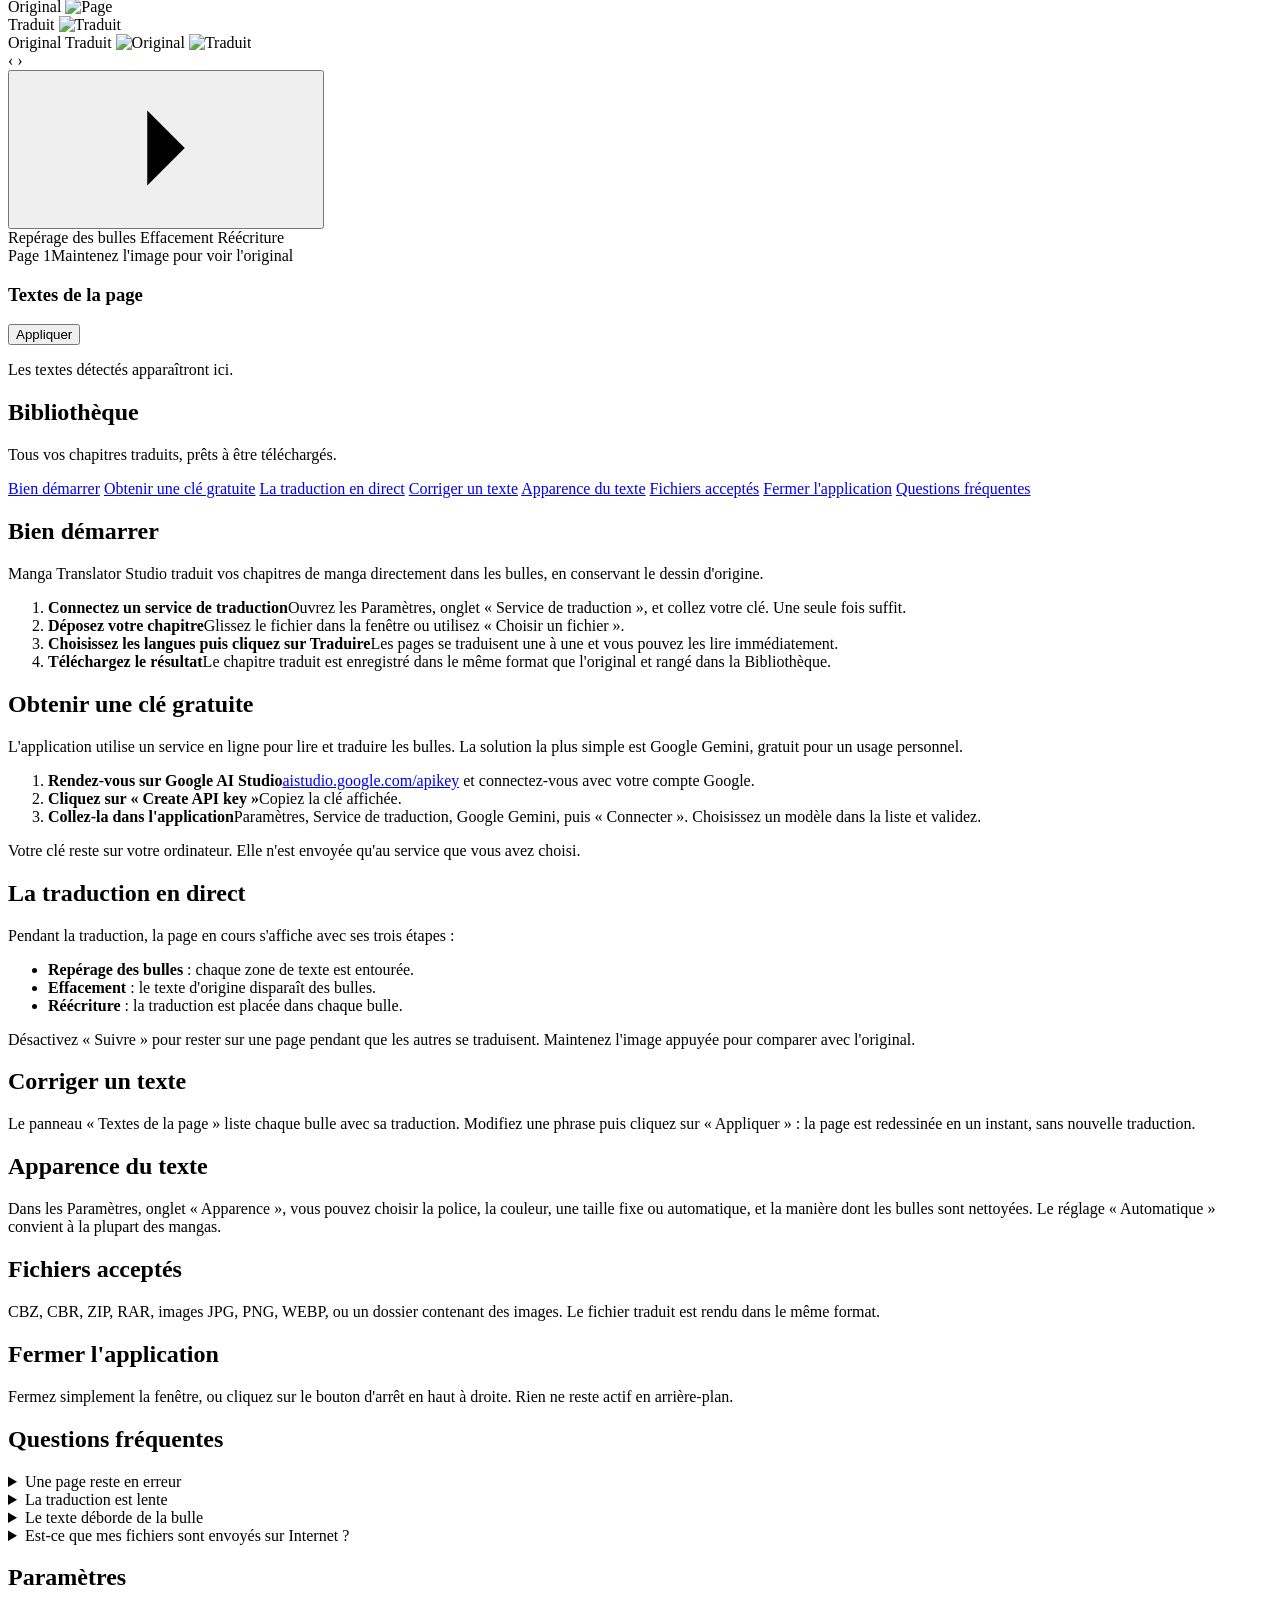
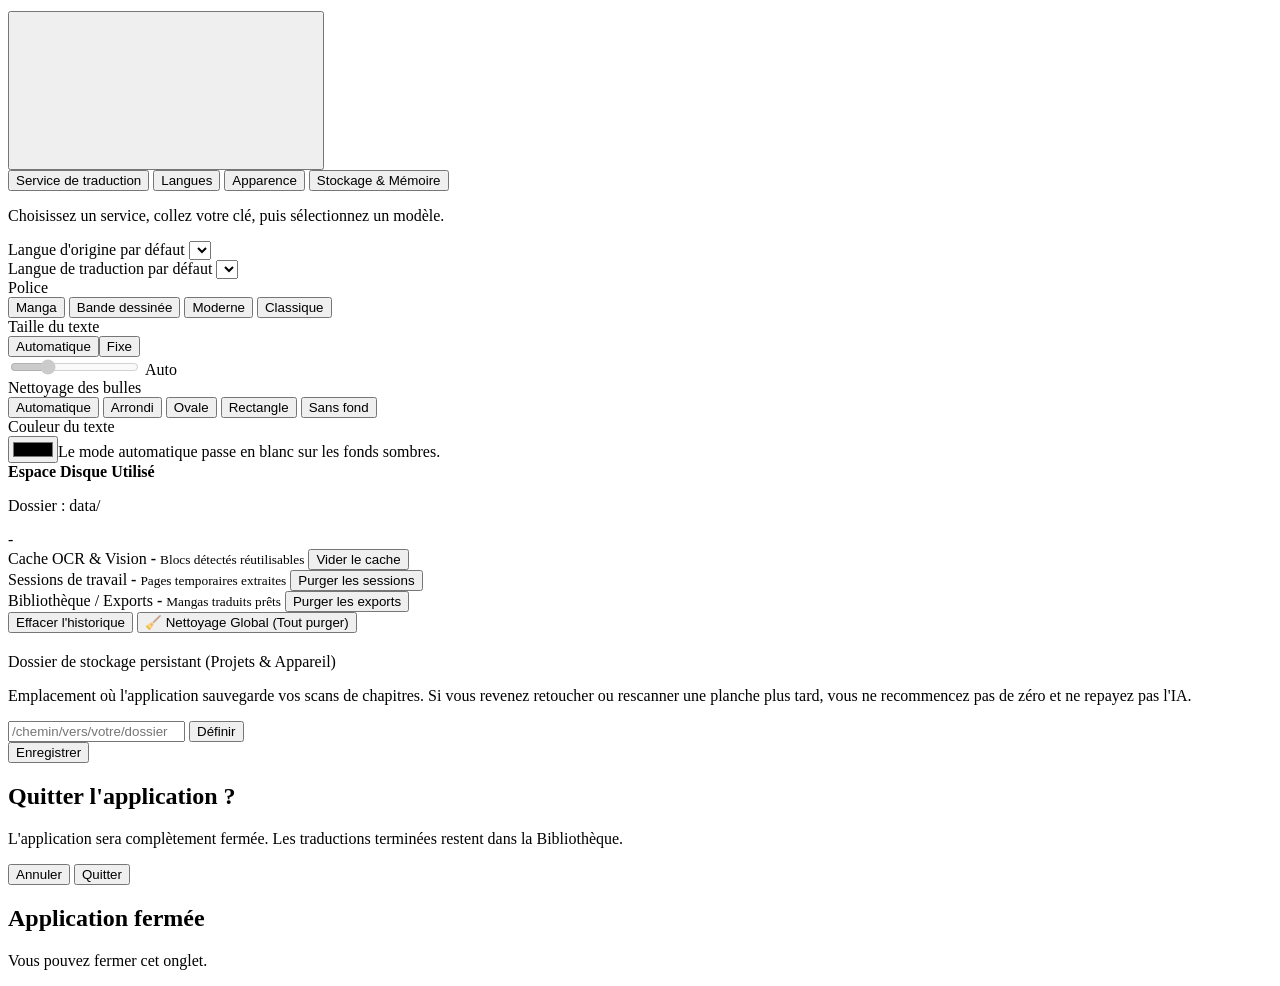
==== commit 2d59887a: "feat(providers-storage): add Ollama/Groq support, exhaustive detection prompt, and storage managemen" ====
--- a/web/templates/index.html
+++ b/web/templates/index.html
@@ -10,6 +10,17 @@
   <link rel="stylesheet" href="/static/css/style.css?v=4">
 </head>
 <body>
+  <!-- Arrière-plan cinématique 3D avec éléments flottants discrets -->
+  <div class="floating-bg" id="floating-bg" aria-hidden="true">
+    <div class="float-item float-up bubble-1">💬</div>
+    <div class="float-item float-down kanji-1">巻</div>
+    <div class="float-item float-up card-1"></div>
+    <div class="float-item float-down bubble-2">💭</div>
+    <div class="float-item float-up kanji-2">話</div>
+    <div class="float-item float-down card-2"></div>
+    <div class="float-item float-up bubble-3">🗯️</div>
+    <div class="float-item float-down card-3"></div>
+  </div>
   <svg width="0" height="0" style="position:absolute" aria-hidden="true">
     <symbol id="i-upload" viewBox="0 0 24 24"><path d="M12 16V4m0 0-5 5m5-5 5 5M4 16v3a1 1 0 0 0 1 1h14a1 1 0 0 0 1-1v-3"/></symbol>
     <symbol id="i-folder" viewBox="0 0 24 24"><path d="M3 7a2 2 0 0 1 2-2h4l2 2h8a2 2 0 0 1 2 2v8a2 2 0 0 1-2 2H5a2 2 0 0 1-2-2z"/></symbol>
@@ -60,6 +71,18 @@
             <div class="drop-actions">
               <button class="btn primary" id="btn-pick-file"><svg><use href="#i-file"/></svg>Choisir un fichier</button>
               <button class="btn ghost" id="btn-pick-folder"><svg><use href="#i-folder"/></svg>Choisir un dossier</button>
+            </div>
+            <div class="extract-anim-overlay hidden" id="extract-anim-overlay" aria-hidden="true">
+              <div class="extract-cube">
+                <div class="cube-face cube-front"></div>
+                <div class="cube-face cube-back"></div>
+                <div class="cube-face cube-right"></div>
+                <div class="cube-face cube-left"></div>
+                <div class="cube-face cube-top"></div>
+                <div class="cube-face cube-bottom"></div>
+              </div>
+              <p class="extract-title">Extraction 3D du manga en cours...</p>
+              <span class="extract-sub" id="extract-count-sub">Décompression des planches</span>
             </div>
             <input type="file" id="file-input" accept=".cbz,.cbr,.zip,.rar,.jpg,.jpeg,.png,.webp" hidden>
             <input type="file" id="folder-input" webkitdirectory directory multiple hidden>
@@ -254,6 +277,7 @@
         <button class="active" data-stab="engine">Service de traduction</button>
         <button data-stab="lang">Langues</button>
         <button data-stab="look">Apparence</button>
+        <button data-stab="storage">Stockage & Mémoire</button>
       </div>
       <div class="modal-body">
         <div class="stab active" id="stab-engine">
@@ -304,6 +328,51 @@
           <div class="field">
             <label for="text-color">Couleur du texte</label>
             <div class="row"><input type="color" id="text-color" value="#000000"><span class="muted small">Le mode automatique passe en blanc sur les fonds sombres.</span></div>
+          </div>
+        </div>
+
+        <div class="stab" id="stab-storage">
+          <div class="storage-summary-card">
+            <div class="storage-head-info">
+              <div>
+                <b class="storage-total-title">Espace Disque Utilisé</b>
+                <p class="muted small" id="storage-dir-display">Dossier : data/</p>
+              </div>
+              <div class="storage-total-badge" id="storage-total-badge">-</div>
+            </div>
+            <div class="storage-breakdown-grid">
+              <div class="storage-metric-box">
+                <span class="metric-label">Cache OCR & Vision</span>
+                <b class="metric-val" id="storage-cache-val">-</b>
+                <small class="muted">Blocs détectés réutilisables</small>
+                <button type="button" class="btn ghost sm danger-hover" id="btn-purge-cache">Vider le cache</button>
+              </div>
+              <div class="storage-metric-box">
+                <span class="metric-label">Sessions de travail</span>
+                <b class="metric-val" id="storage-sessions-val">-</b>
+                <small class="muted">Pages temporaires extraites</small>
+                <button type="button" class="btn ghost sm danger-hover" id="btn-purge-sessions">Purger les sessions</button>
+              </div>
+              <div class="storage-metric-box">
+                <span class="metric-label">Bibliothèque / Exports</span>
+                <b class="metric-val" id="storage-output-val">-</b>
+                <small class="muted">Mangas traduits prêts</small>
+                <button type="button" class="btn ghost sm danger-hover" id="btn-purge-output">Purger les exports</button>
+              </div>
+            </div>
+            <div class="storage-actions-row">
+              <button type="button" class="btn ghost sm" id="btn-purge-history">Effacer l'historique</button>
+              <button type="button" class="btn danger sm" id="btn-purge-all">🧹 Nettoyage Global (Tout purger)</button>
+            </div>
+          </div>
+
+          <div class="field" style="margin-top: 1.25rem;">
+            <label for="storage-dir-input">Dossier de stockage persistant (Projets & Appareil)</label>
+            <p class="muted small">Emplacement où l'application sauvegarde vos scans de chapitres. Si vous revenez retoucher ou rescanner une planche plus tard, vous ne recommencez pas de zéro et ne repayez pas l'IA.</p>
+            <div class="row">
+              <input type="text" id="storage-dir-input" placeholder="/chemin/vers/votre/dossier">
+              <button type="button" class="btn ghost sm" id="btn-save-storage-dir">Définir</button>
+            </div>
           </div>
         </div>
       </div>
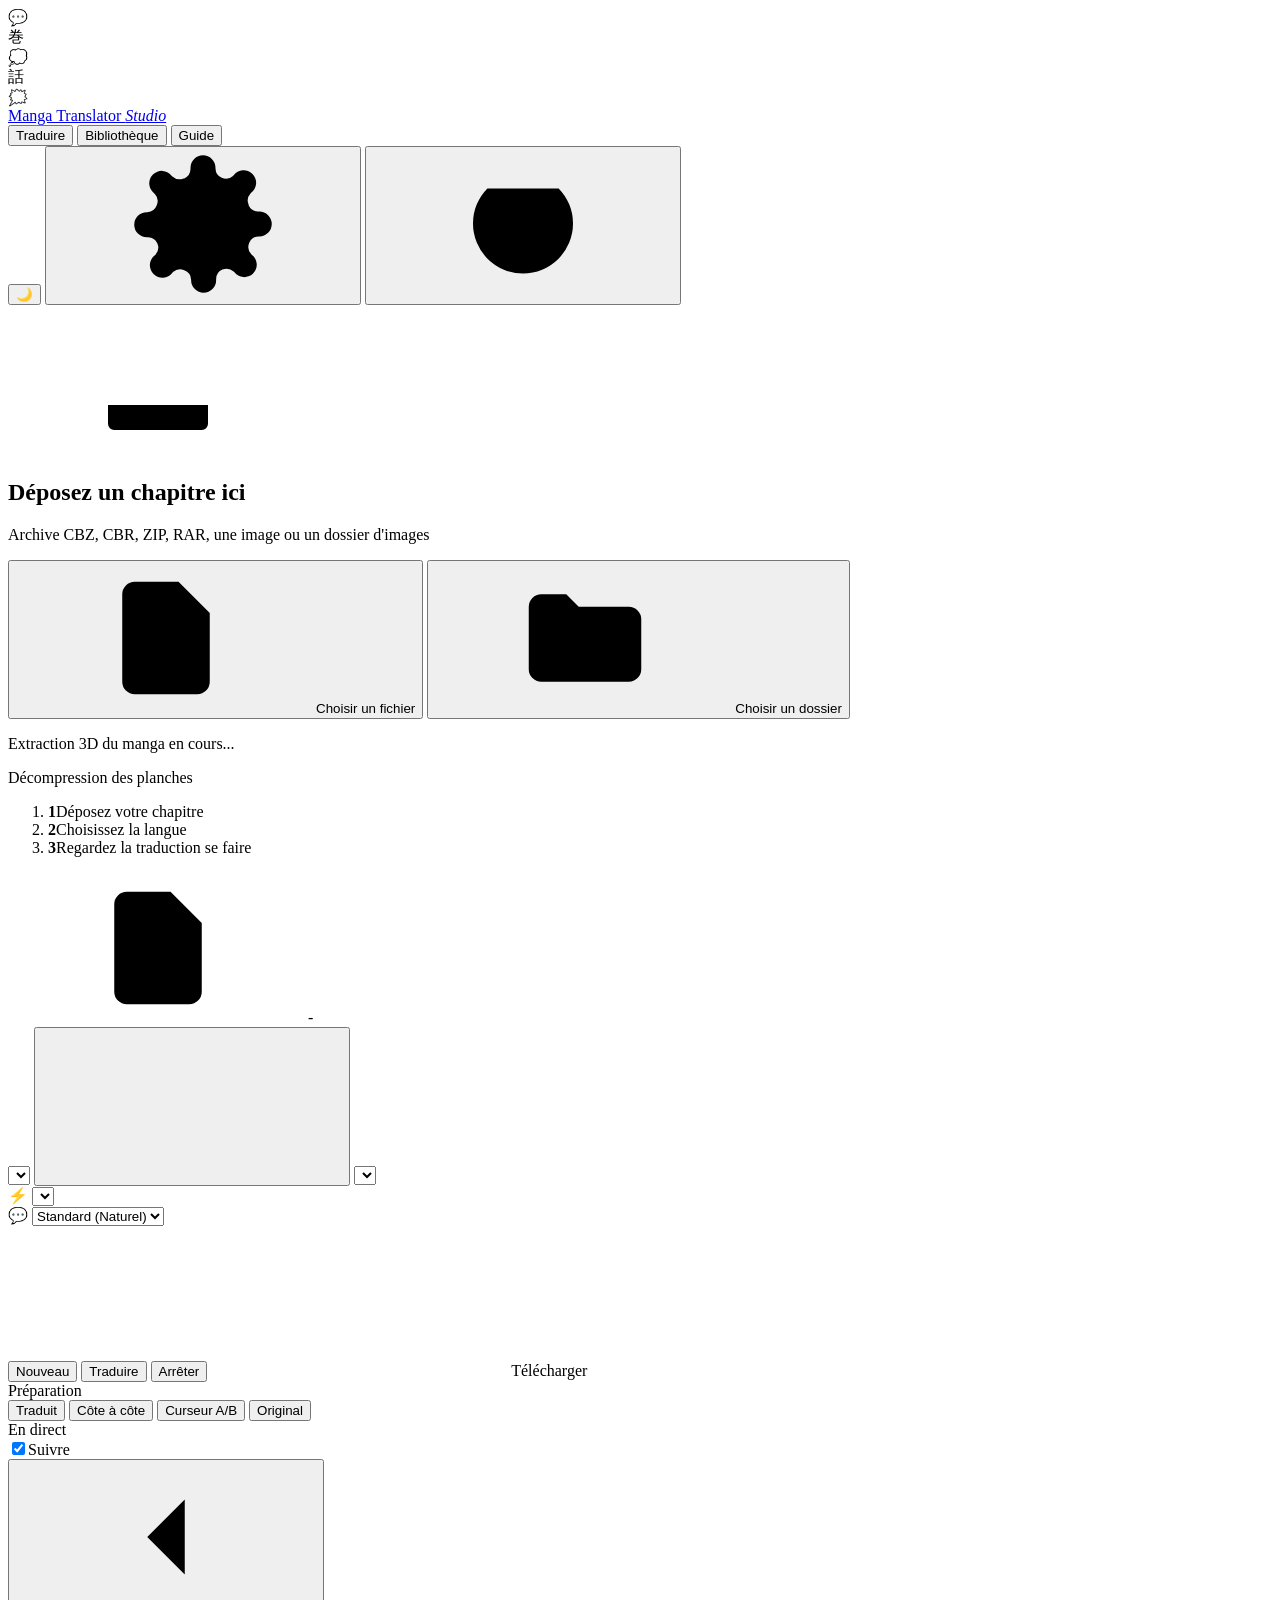
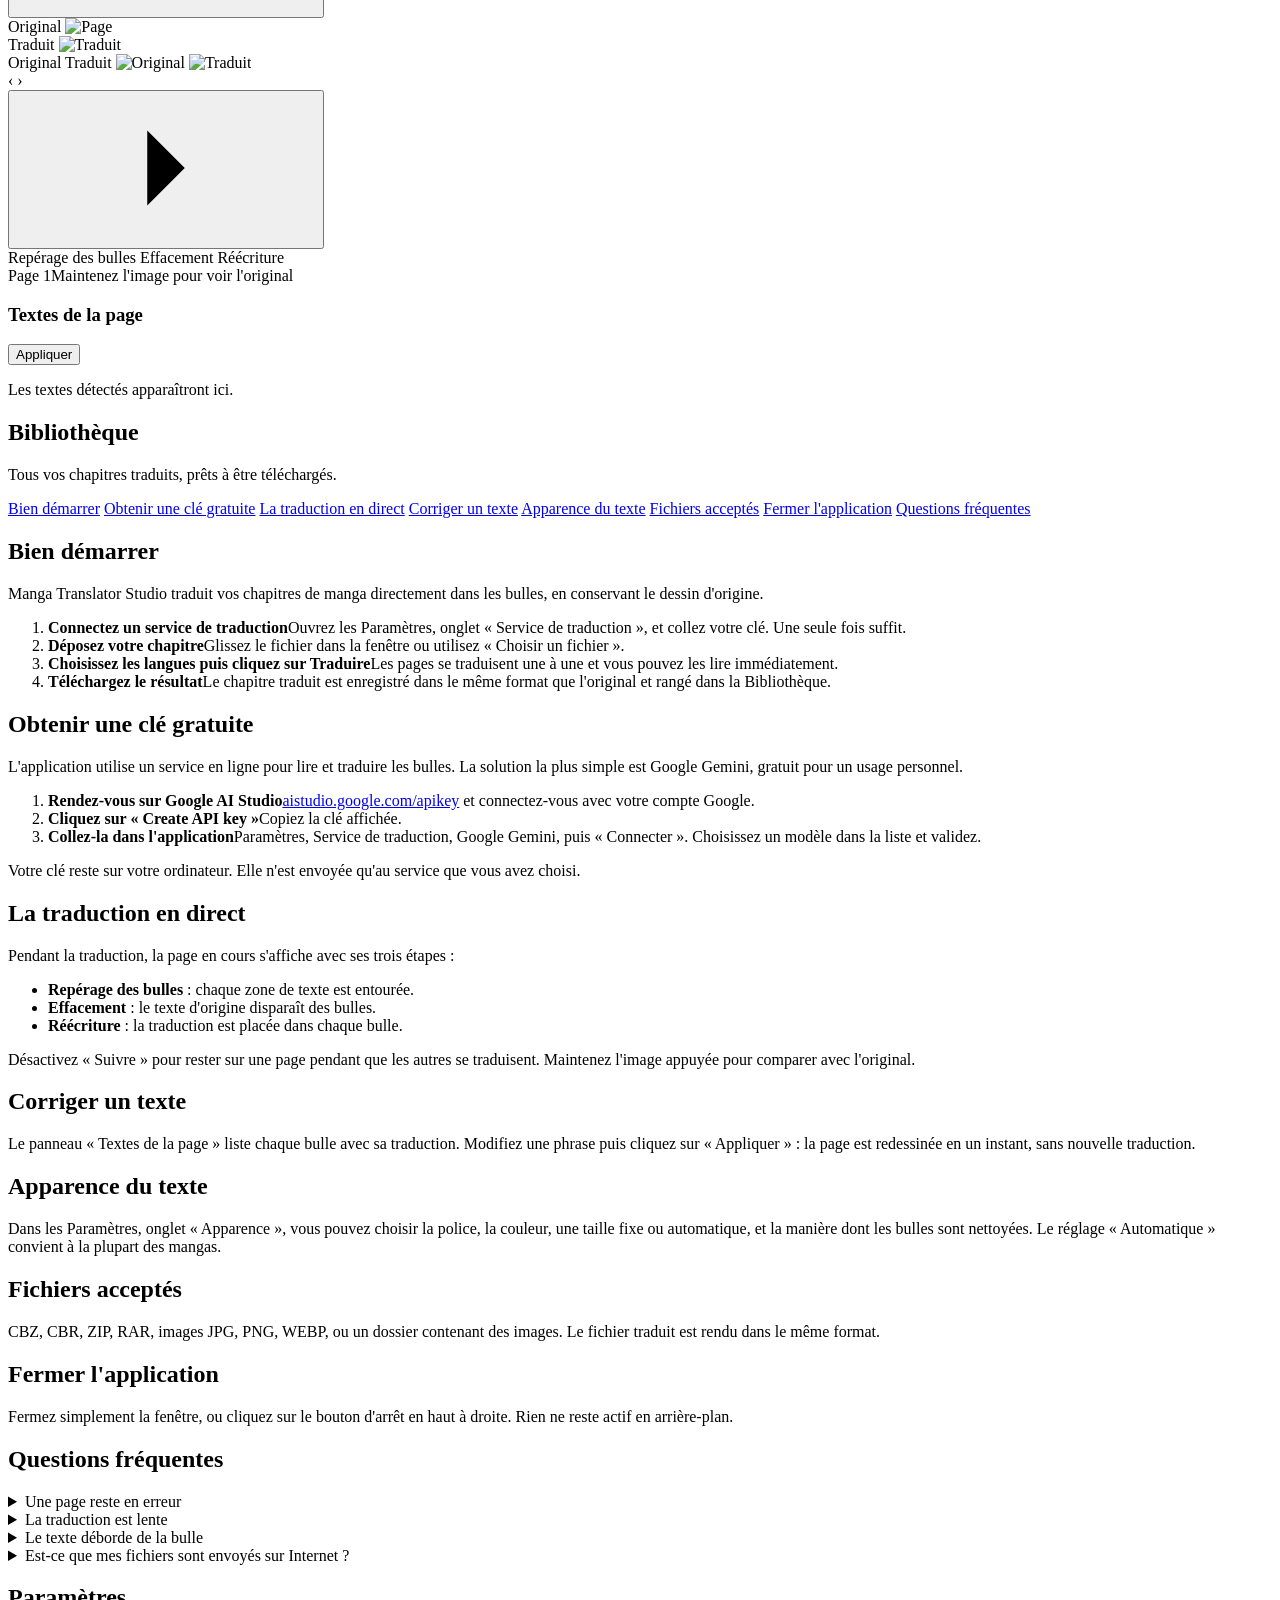
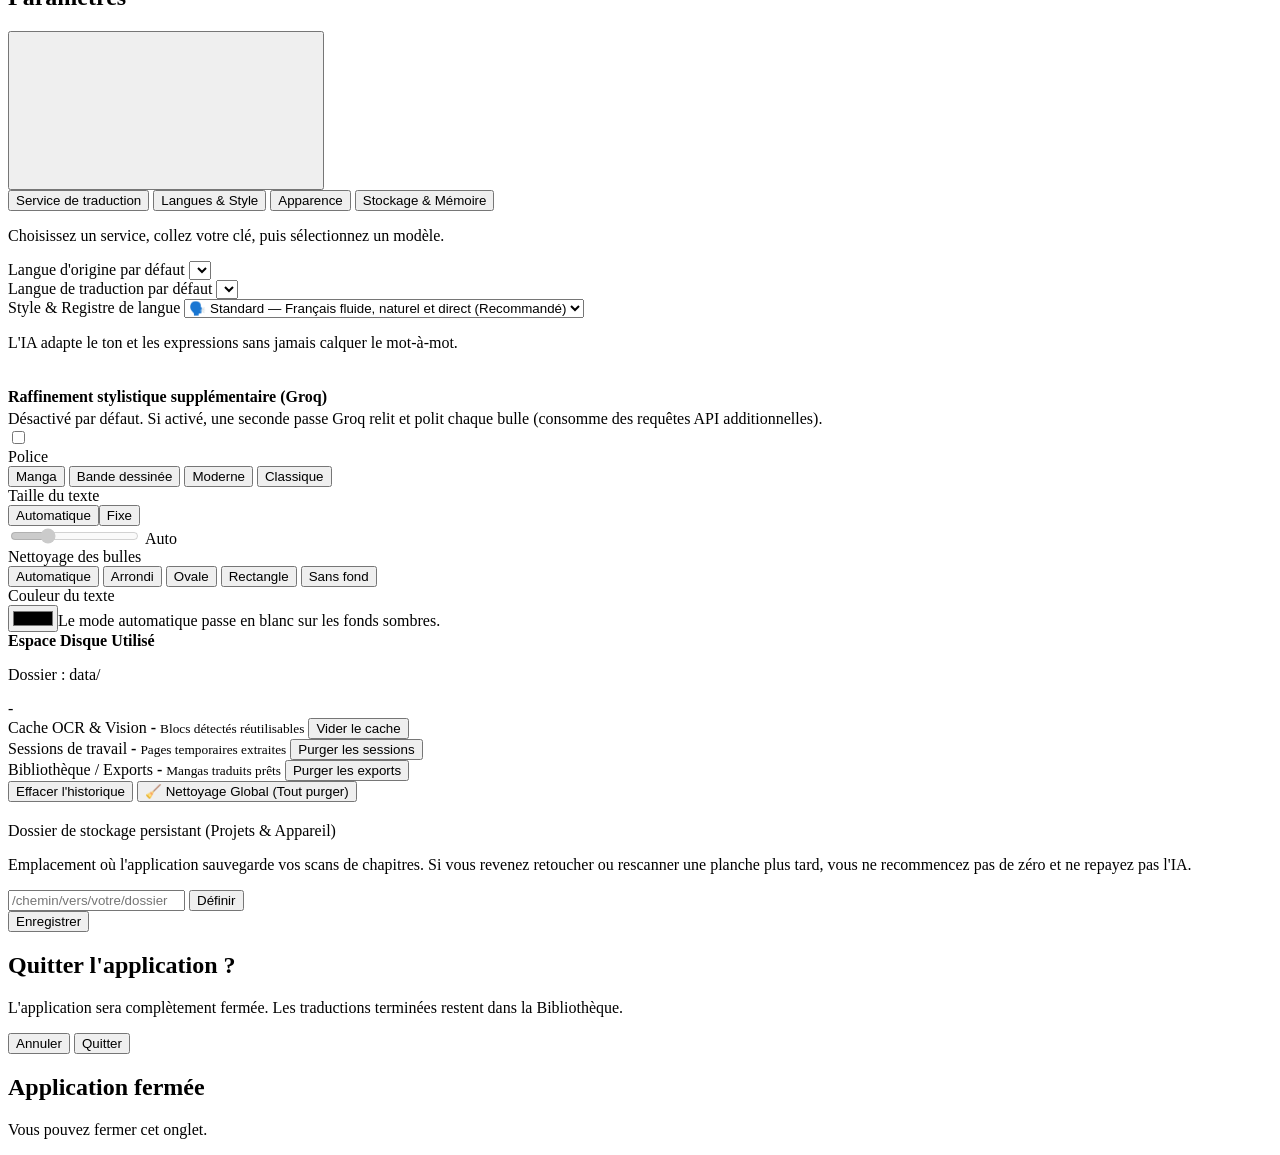
==== commit 67bb9794: "feat(ui-backend): end-to-end integration of register presets, opt-in refiner toggle, and studio cont" ====
--- a/web/templates/index.html
+++ b/web/templates/index.html
@@ -109,6 +109,14 @@
               <span class="model-pick-icon" title="Modèle d'IA actif">⚡</span>
               <select id="studio-provider-select" aria-label="Fournisseur et modèle de vision IA"></select>
             </div>
+            <div class="register-pick">
+              <span class="register-pick-icon" title="Registre et style">💬</span>
+              <select id="studio-register-select" aria-label="Registre de langue" title="Registre de traduction">
+                <option value="standard">Standard (Naturel)</option>
+                <option value="familier">Familier (Shonen)</option>
+                <option value="soutenu">Soutenu (Noble)</option>
+              </select>
+            </div>
             <div class="toolbar-actions">
               <button class="btn ghost sm" id="btn-new">Nouveau</button>
               <button class="btn primary" id="btn-translate">Traduire</button>
@@ -275,7 +283,7 @@
       </div>
       <div class="settings-tabs" id="settings-tabs">
         <button class="active" data-stab="engine">Service de traduction</button>
-        <button data-stab="lang">Langues</button>
+        <button data-stab="lang">Langues & Style</button>
         <button data-stab="look">Apparence</button>
         <button data-stab="storage">Stockage & Mémoire</button>
       </div>
@@ -294,6 +302,27 @@
           <div class="field">
             <label for="set-tgt">Langue de traduction par défaut</label>
             <select id="set-tgt"></select>
+          </div>
+          <div class="field">
+            <label for="set-register">Style & Registre de langue</label>
+            <select id="set-register">
+              <option value="standard">🗣️ Standard — Français fluide, naturel et direct (Recommandé)</option>
+              <option value="familier">⚡ Familier — Style Shonen, répliques percutantes, argot léger</option>
+              <option value="soutenu">📜 Soutenu — Vouvoiement, phrasé noble (Seinen, historique)</option>
+            </select>
+            <p class="muted small">L'IA adapte le ton et les expressions sans jamais calquer le mot-à-mot.</p>
+          </div>
+          <div class="field" style="margin-top: 1.25rem; padding-top: 1rem; border-top: 1px solid var(--line);">
+            <div class="row" style="justify-content: space-between; align-items: center; gap: 16px;">
+              <div>
+                <label for="set-refiner" style="margin: 0; font-weight: 600;">Raffinement stylistique supplémentaire (Groq)</label>
+                <p class="muted small" style="margin: 0.25rem 0 0 0;">Désactivé par défaut. Si activé, une seconde passe Groq relit et polit chaque bulle (consomme des requêtes API additionnelles).</p>
+              </div>
+              <label class="switch" style="flex-shrink: 0;" title="Activer ou désactiver la relecture par un second modèle">
+                <input type="checkbox" id="set-refiner">
+                <span></span>
+              </label>
+            </div>
           </div>
         </div>
 
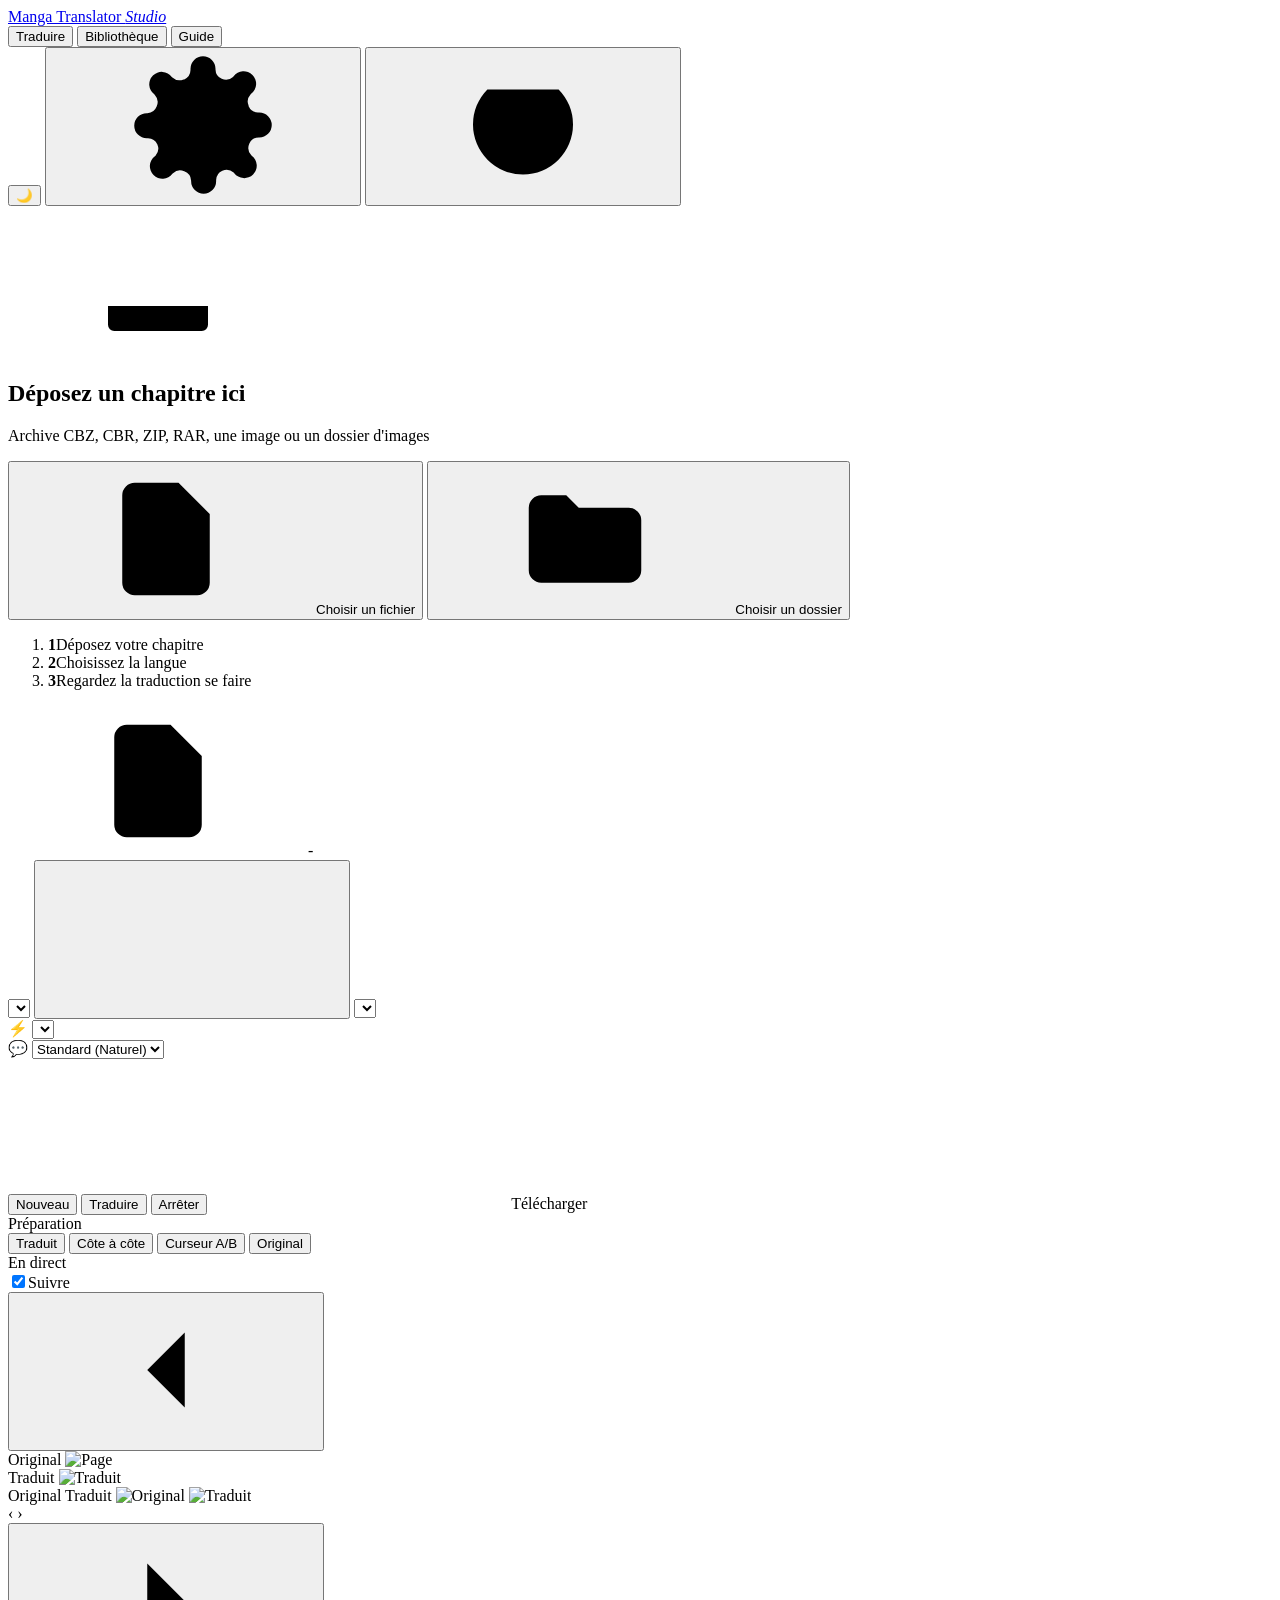
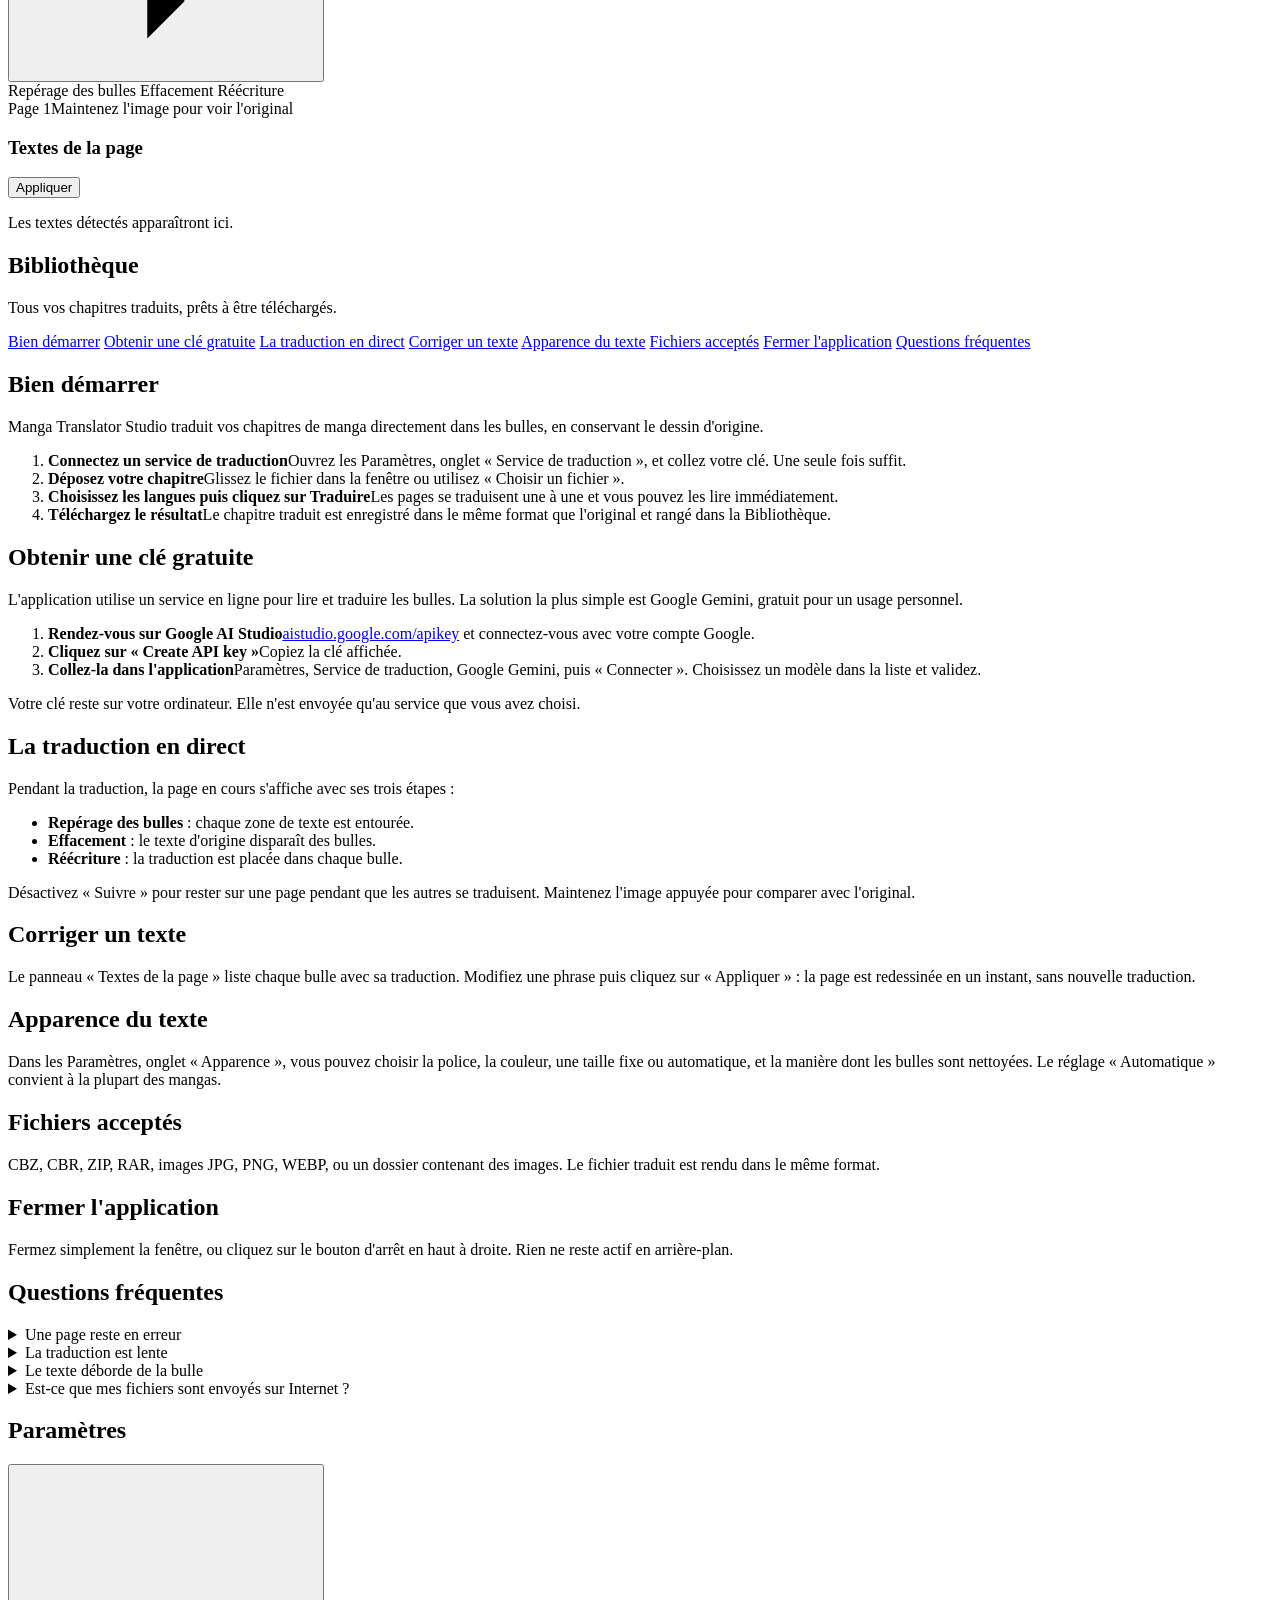
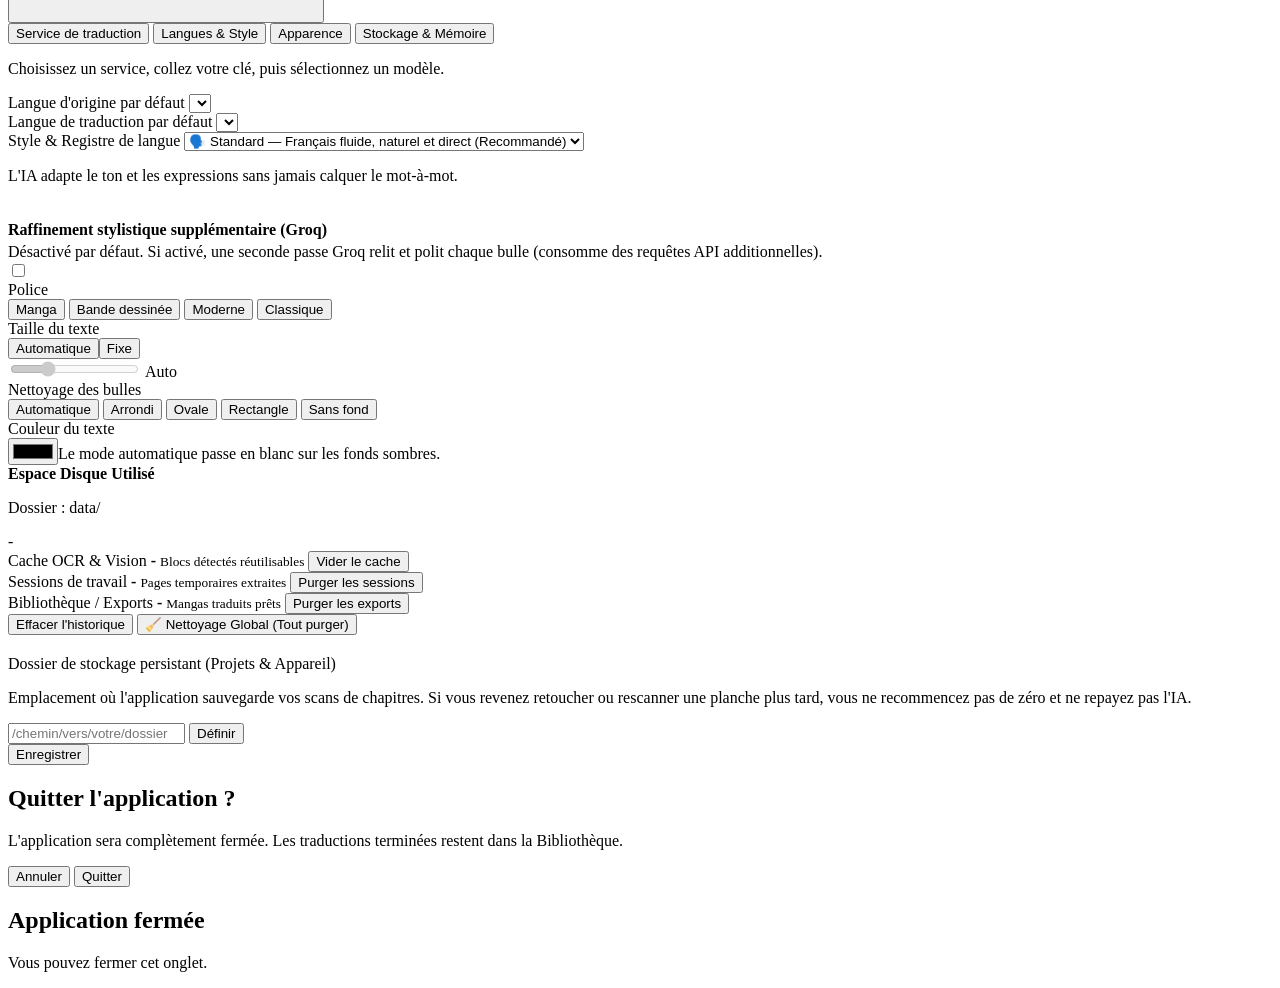
==== commit 1506d52d: "fix(ui): remove orphaned floating-bg emojis and dummy 3D cube overlay" ====
--- a/web/templates/index.html
+++ b/web/templates/index.html
@@ -10,17 +10,6 @@
   <link rel="stylesheet" href="/static/css/style.css?v=4">
 </head>
 <body>
-  <!-- Arrière-plan cinématique 3D avec éléments flottants discrets -->
-  <div class="floating-bg" id="floating-bg" aria-hidden="true">
-    <div class="float-item float-up bubble-1">💬</div>
-    <div class="float-item float-down kanji-1">巻</div>
-    <div class="float-item float-up card-1"></div>
-    <div class="float-item float-down bubble-2">💭</div>
-    <div class="float-item float-up kanji-2">話</div>
-    <div class="float-item float-down card-2"></div>
-    <div class="float-item float-up bubble-3">🗯️</div>
-    <div class="float-item float-down card-3"></div>
-  </div>
   <svg width="0" height="0" style="position:absolute" aria-hidden="true">
     <symbol id="i-upload" viewBox="0 0 24 24"><path d="M12 16V4m0 0-5 5m5-5 5 5M4 16v3a1 1 0 0 0 1 1h14a1 1 0 0 0 1-1v-3"/></symbol>
     <symbol id="i-folder" viewBox="0 0 24 24"><path d="M3 7a2 2 0 0 1 2-2h4l2 2h8a2 2 0 0 1 2 2v8a2 2 0 0 1-2 2H5a2 2 0 0 1-2-2z"/></symbol>
@@ -71,18 +60,6 @@
             <div class="drop-actions">
               <button class="btn primary" id="btn-pick-file"><svg><use href="#i-file"/></svg>Choisir un fichier</button>
               <button class="btn ghost" id="btn-pick-folder"><svg><use href="#i-folder"/></svg>Choisir un dossier</button>
-            </div>
-            <div class="extract-anim-overlay hidden" id="extract-anim-overlay" aria-hidden="true">
-              <div class="extract-cube">
-                <div class="cube-face cube-front"></div>
-                <div class="cube-face cube-back"></div>
-                <div class="cube-face cube-right"></div>
-                <div class="cube-face cube-left"></div>
-                <div class="cube-face cube-top"></div>
-                <div class="cube-face cube-bottom"></div>
-              </div>
-              <p class="extract-title">Extraction 3D du manga en cours...</p>
-              <span class="extract-sub" id="extract-count-sub">Décompression des planches</span>
             </div>
             <input type="file" id="file-input" accept=".cbz,.cbr,.zip,.rar,.jpg,.jpeg,.png,.webp" hidden>
             <input type="file" id="folder-input" webkitdirectory directory multiple hidden>
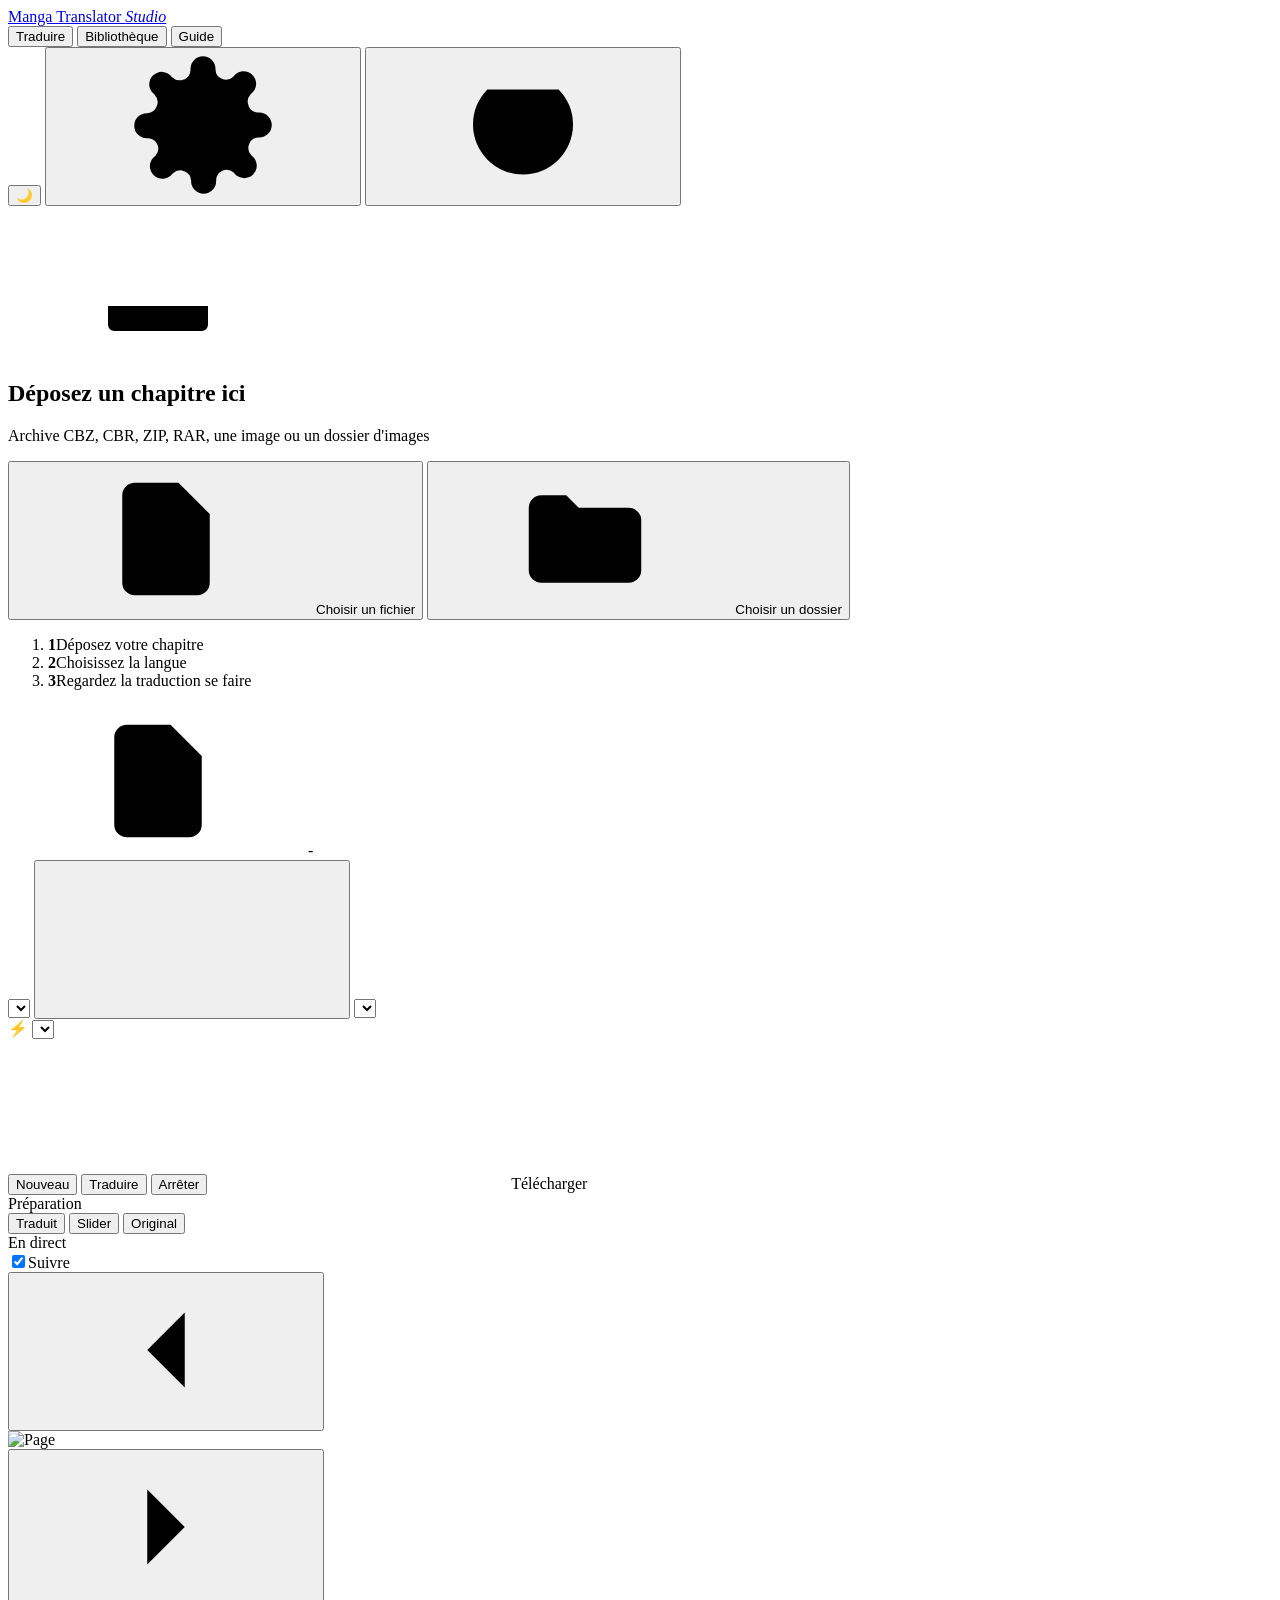
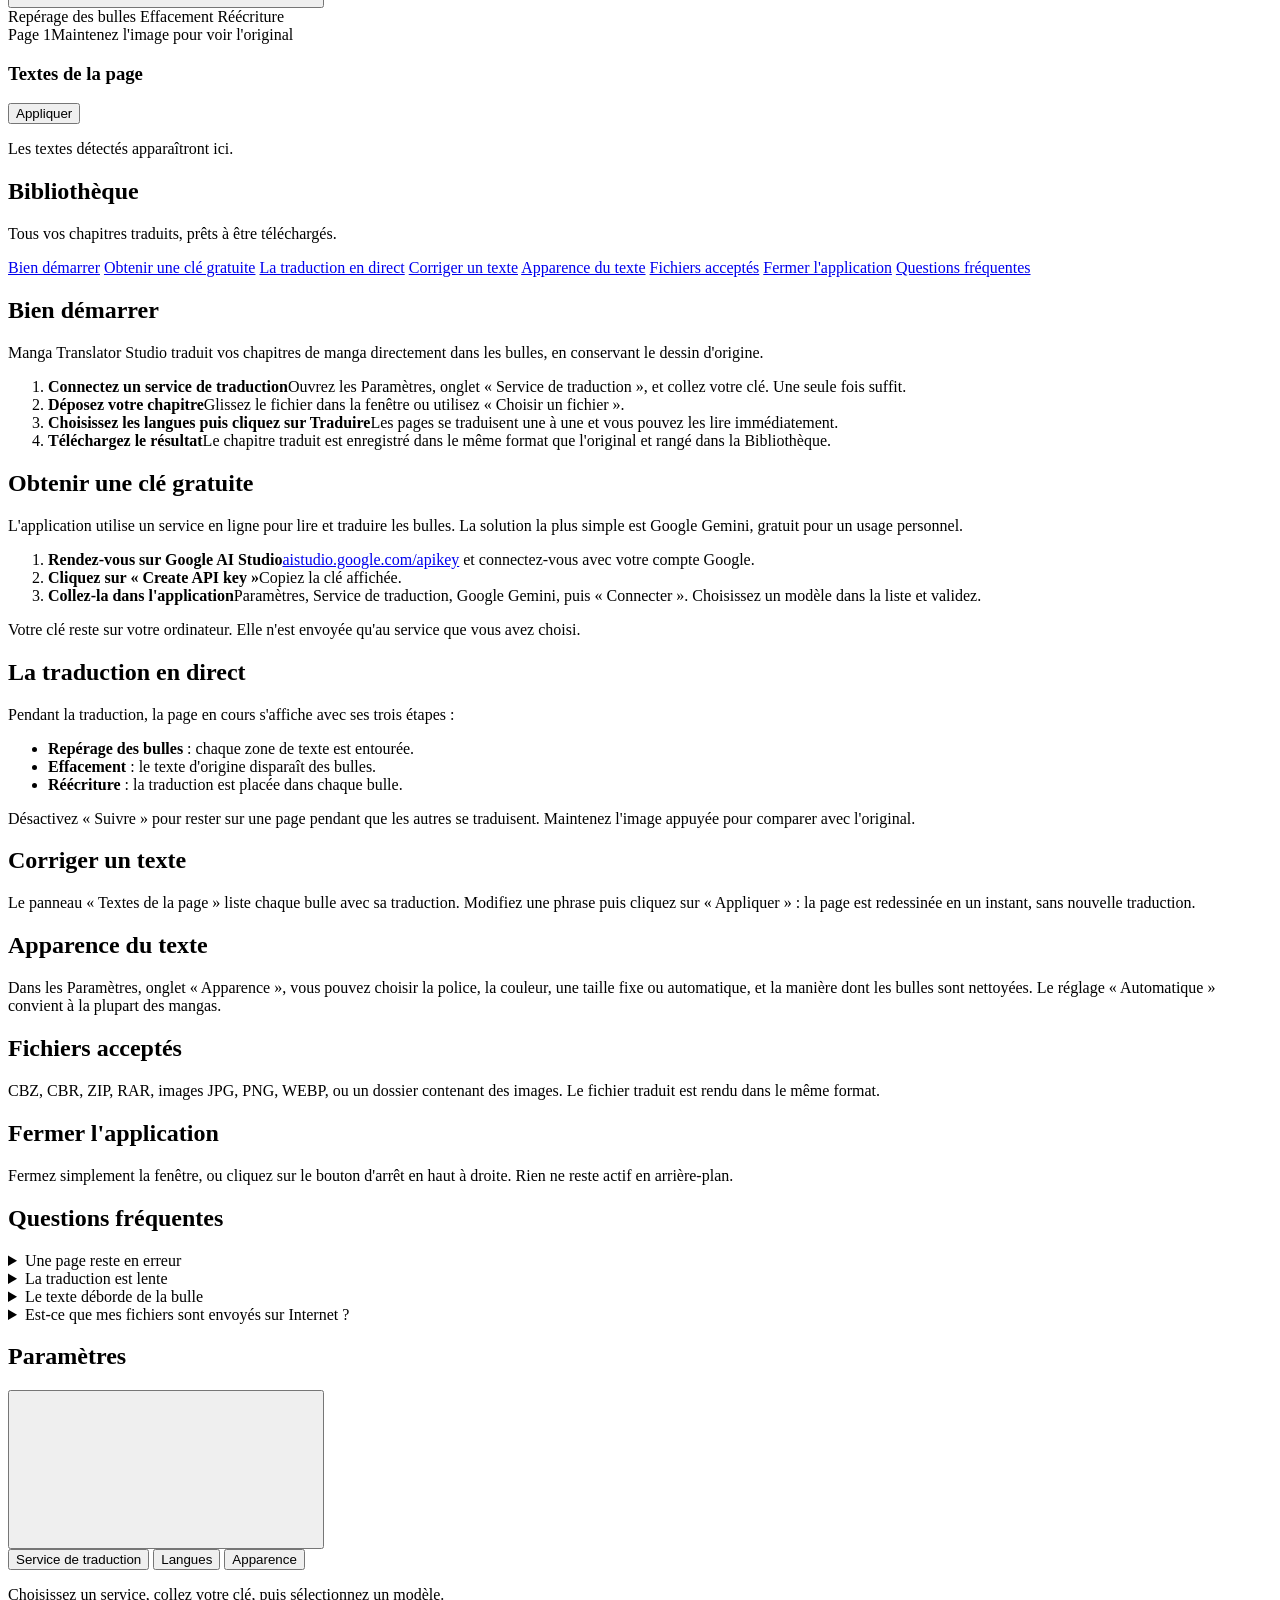
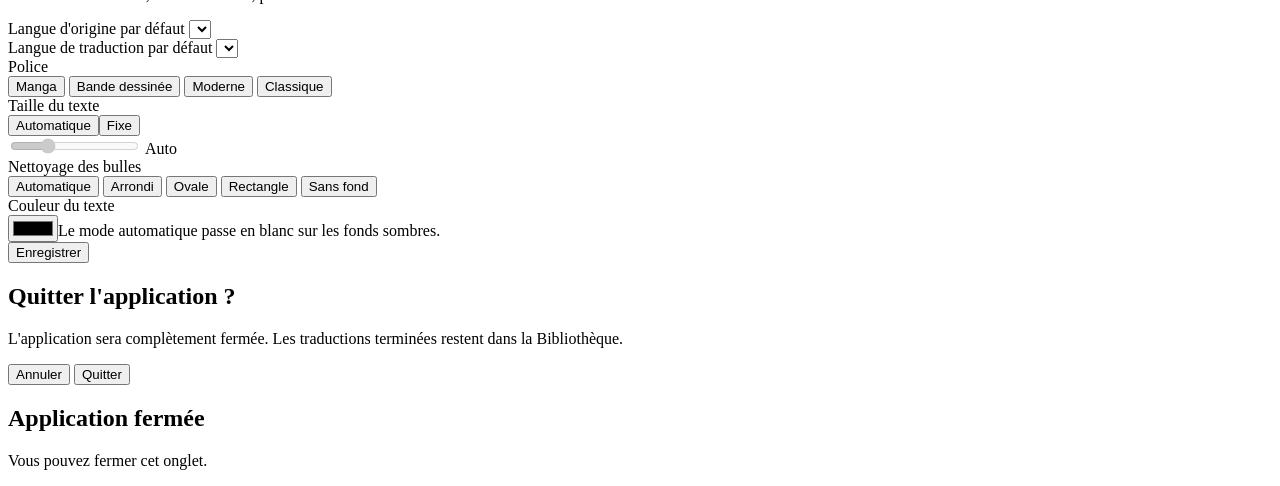
==== commit 9b480737: "fix: harden studio settings and improve translation progress" ====
--- a/web/templates/index.html
+++ b/web/templates/index.html
@@ -86,14 +86,6 @@
               <span class="model-pick-icon" title="Modèle d'IA actif">⚡</span>
               <select id="studio-provider-select" aria-label="Fournisseur et modèle de vision IA"></select>
             </div>
-            <div class="register-pick">
-              <span class="register-pick-icon" title="Registre et style">💬</span>
-              <select id="studio-register-select" aria-label="Registre de langue" title="Registre de traduction">
-                <option value="standard">Standard (Naturel)</option>
-                <option value="familier">Familier (Shonen)</option>
-                <option value="soutenu">Soutenu (Noble)</option>
-              </select>
-            </div>
             <div class="toolbar-actions">
               <button class="btn ghost sm" id="btn-new">Nouveau</button>
               <button class="btn primary" id="btn-translate">Traduire</button>
@@ -103,8 +95,8 @@
           </div>
 
           <div class="progress hidden" id="progress">
-            <div class="progress-bar"><span id="progress-fill"></span></div>
-            <div class="progress-text"><span id="progress-label">Préparation</span><span id="progress-count"></span></div>
+            <div class="progress-bar" id="progress-track" role="progressbar" aria-label="Progression de la traduction" aria-valuemin="0" aria-valuemax="100" aria-valuenow="0"><span id="progress-fill"></span></div>
+            <div class="progress-text"><span id="progress-label" aria-live="polite">Préparation</span><span id="progress-count"></span></div>
           </div>
 
           <div class="workspace">
@@ -114,8 +106,7 @@
               <div class="stage-head">
                 <div class="seg" id="view-mode">
                   <button class="active" data-mode="translated">Traduit</button>
-                  <button data-mode="split">Côte à côte</button>
-                  <button data-mode="slider">Curseur A/B</button>
+                  <button data-mode="slider">Slider</button>
                   <button data-mode="original">Original</button>
                 </div>
                 <div class="live-badge hidden" id="live-badge"><span class="dot"></span><span id="live-text">En direct</span></div>
@@ -127,24 +118,12 @@
               <div class="stage" id="stage">
                 <button class="nav-arrow left" id="btn-prev" aria-label="Page précédente"><svg><use href="#i-left"/></svg></button>
                 <div class="canvas" id="canvas">
-                  <span class="canvas-badge hidden" id="canvas-orig-badge">Original</span>
                   <img id="img-base" alt="Page" draggable="false">
                   <img id="img-top" alt="" draggable="false" aria-hidden="true">
                   <div class="overlay" id="overlay"></div>
                   <div class="scanline" id="scanline"></div>
-                </div>
-                <div class="canvas canvas-split hidden" id="canvas-split">
-                  <span class="canvas-badge" id="canvas-split-badge">Traduit</span>
-                  <img id="img-split" alt="Traduit" draggable="false">
-                </div>
-                <div class="slider-container hidden" id="slider-container" style="--slider-pos: 50%;">
-                  <span class="canvas-badge slider-badge-orig">Original</span>
-                  <span class="canvas-badge slider-badge-trans">Traduit</span>
-                  <img id="slider-orig" alt="Original" draggable="false">
-                  <img id="slider-trans" alt="Traduit" draggable="false">
-                  <div class="slider-handle" id="slider-handle" aria-label="Curseur de comparaison">
-                    <span class="slider-line"></span>
-                    <span class="slider-button">‹ ›</span>
+                  <div class="slider-divider" id="slider-divider" aria-hidden="true">
+                    <span class="slider-knob"></span>
                   </div>
                 </div>
                 <button class="nav-arrow right" id="btn-next" aria-label="Page suivante"><svg><use href="#i-right"/></svg></button>
@@ -154,7 +133,7 @@
                   <span data-s="write">Réécriture</span>
                 </div>
               </div>
-              <div class="page-indicator"><span id="page-indicator">Page 1</span><span class="hint">Maintenez l'image pour voir l'original</span></div>
+              <div class="page-indicator"><span id="page-indicator" aria-live="polite">Page 1</span><span class="hint">Maintenez l'image pour voir l'original</span></div>
             </div>
 
             <aside class="bubbles" id="bubbles-panel">
@@ -260,9 +239,8 @@
       </div>
       <div class="settings-tabs" id="settings-tabs">
         <button class="active" data-stab="engine">Service de traduction</button>
-        <button data-stab="lang">Langues & Style</button>
+        <button data-stab="lang">Langues</button>
         <button data-stab="look">Apparence</button>
-        <button data-stab="storage">Stockage & Mémoire</button>
       </div>
       <div class="modal-body">
         <div class="stab active" id="stab-engine">
@@ -279,27 +257,6 @@
           <div class="field">
             <label for="set-tgt">Langue de traduction par défaut</label>
             <select id="set-tgt"></select>
-          </div>
-          <div class="field">
-            <label for="set-register">Style & Registre de langue</label>
-            <select id="set-register">
-              <option value="standard">🗣️ Standard — Français fluide, naturel et direct (Recommandé)</option>
-              <option value="familier">⚡ Familier — Style Shonen, répliques percutantes, argot léger</option>
-              <option value="soutenu">📜 Soutenu — Vouvoiement, phrasé noble (Seinen, historique)</option>
-            </select>
-            <p class="muted small">L'IA adapte le ton et les expressions sans jamais calquer le mot-à-mot.</p>
-          </div>
-          <div class="field" style="margin-top: 1.25rem; padding-top: 1rem; border-top: 1px solid var(--line);">
-            <div class="row" style="justify-content: space-between; align-items: center; gap: 16px;">
-              <div>
-                <label for="set-refiner" style="margin: 0; font-weight: 600;">Raffinement stylistique supplémentaire (Groq)</label>
-                <p class="muted small" style="margin: 0.25rem 0 0 0;">Désactivé par défaut. Si activé, une seconde passe Groq relit et polit chaque bulle (consomme des requêtes API additionnelles).</p>
-              </div>
-              <label class="switch" style="flex-shrink: 0;" title="Activer ou désactiver la relecture par un second modèle">
-                <input type="checkbox" id="set-refiner">
-                <span></span>
-              </label>
-            </div>
           </div>
         </div>
 
@@ -334,51 +291,6 @@
           <div class="field">
             <label for="text-color">Couleur du texte</label>
             <div class="row"><input type="color" id="text-color" value="#000000"><span class="muted small">Le mode automatique passe en blanc sur les fonds sombres.</span></div>
-          </div>
-        </div>
-
-        <div class="stab" id="stab-storage">
-          <div class="storage-summary-card">
-            <div class="storage-head-info">
-              <div>
-                <b class="storage-total-title">Espace Disque Utilisé</b>
-                <p class="muted small" id="storage-dir-display">Dossier : data/</p>
-              </div>
-              <div class="storage-total-badge" id="storage-total-badge">-</div>
-            </div>
-            <div class="storage-breakdown-grid">
-              <div class="storage-metric-box">
-                <span class="metric-label">Cache OCR & Vision</span>
-                <b class="metric-val" id="storage-cache-val">-</b>
-                <small class="muted">Blocs détectés réutilisables</small>
-                <button type="button" class="btn ghost sm danger-hover" id="btn-purge-cache">Vider le cache</button>
-              </div>
-              <div class="storage-metric-box">
-                <span class="metric-label">Sessions de travail</span>
-                <b class="metric-val" id="storage-sessions-val">-</b>
-                <small class="muted">Pages temporaires extraites</small>
-                <button type="button" class="btn ghost sm danger-hover" id="btn-purge-sessions">Purger les sessions</button>
-              </div>
-              <div class="storage-metric-box">
-                <span class="metric-label">Bibliothèque / Exports</span>
-                <b class="metric-val" id="storage-output-val">-</b>
-                <small class="muted">Mangas traduits prêts</small>
-                <button type="button" class="btn ghost sm danger-hover" id="btn-purge-output">Purger les exports</button>
-              </div>
-            </div>
-            <div class="storage-actions-row">
-              <button type="button" class="btn ghost sm" id="btn-purge-history">Effacer l'historique</button>
-              <button type="button" class="btn danger sm" id="btn-purge-all">🧹 Nettoyage Global (Tout purger)</button>
-            </div>
-          </div>
-
-          <div class="field" style="margin-top: 1.25rem;">
-            <label for="storage-dir-input">Dossier de stockage persistant (Projets & Appareil)</label>
-            <p class="muted small">Emplacement où l'application sauvegarde vos scans de chapitres. Si vous revenez retoucher ou rescanner une planche plus tard, vous ne recommencez pas de zéro et ne repayez pas l'IA.</p>
-            <div class="row">
-              <input type="text" id="storage-dir-input" placeholder="/chemin/vers/votre/dossier">
-              <button type="button" class="btn ghost sm" id="btn-save-storage-dir">Définir</button>
-            </div>
           </div>
         </div>
       </div>
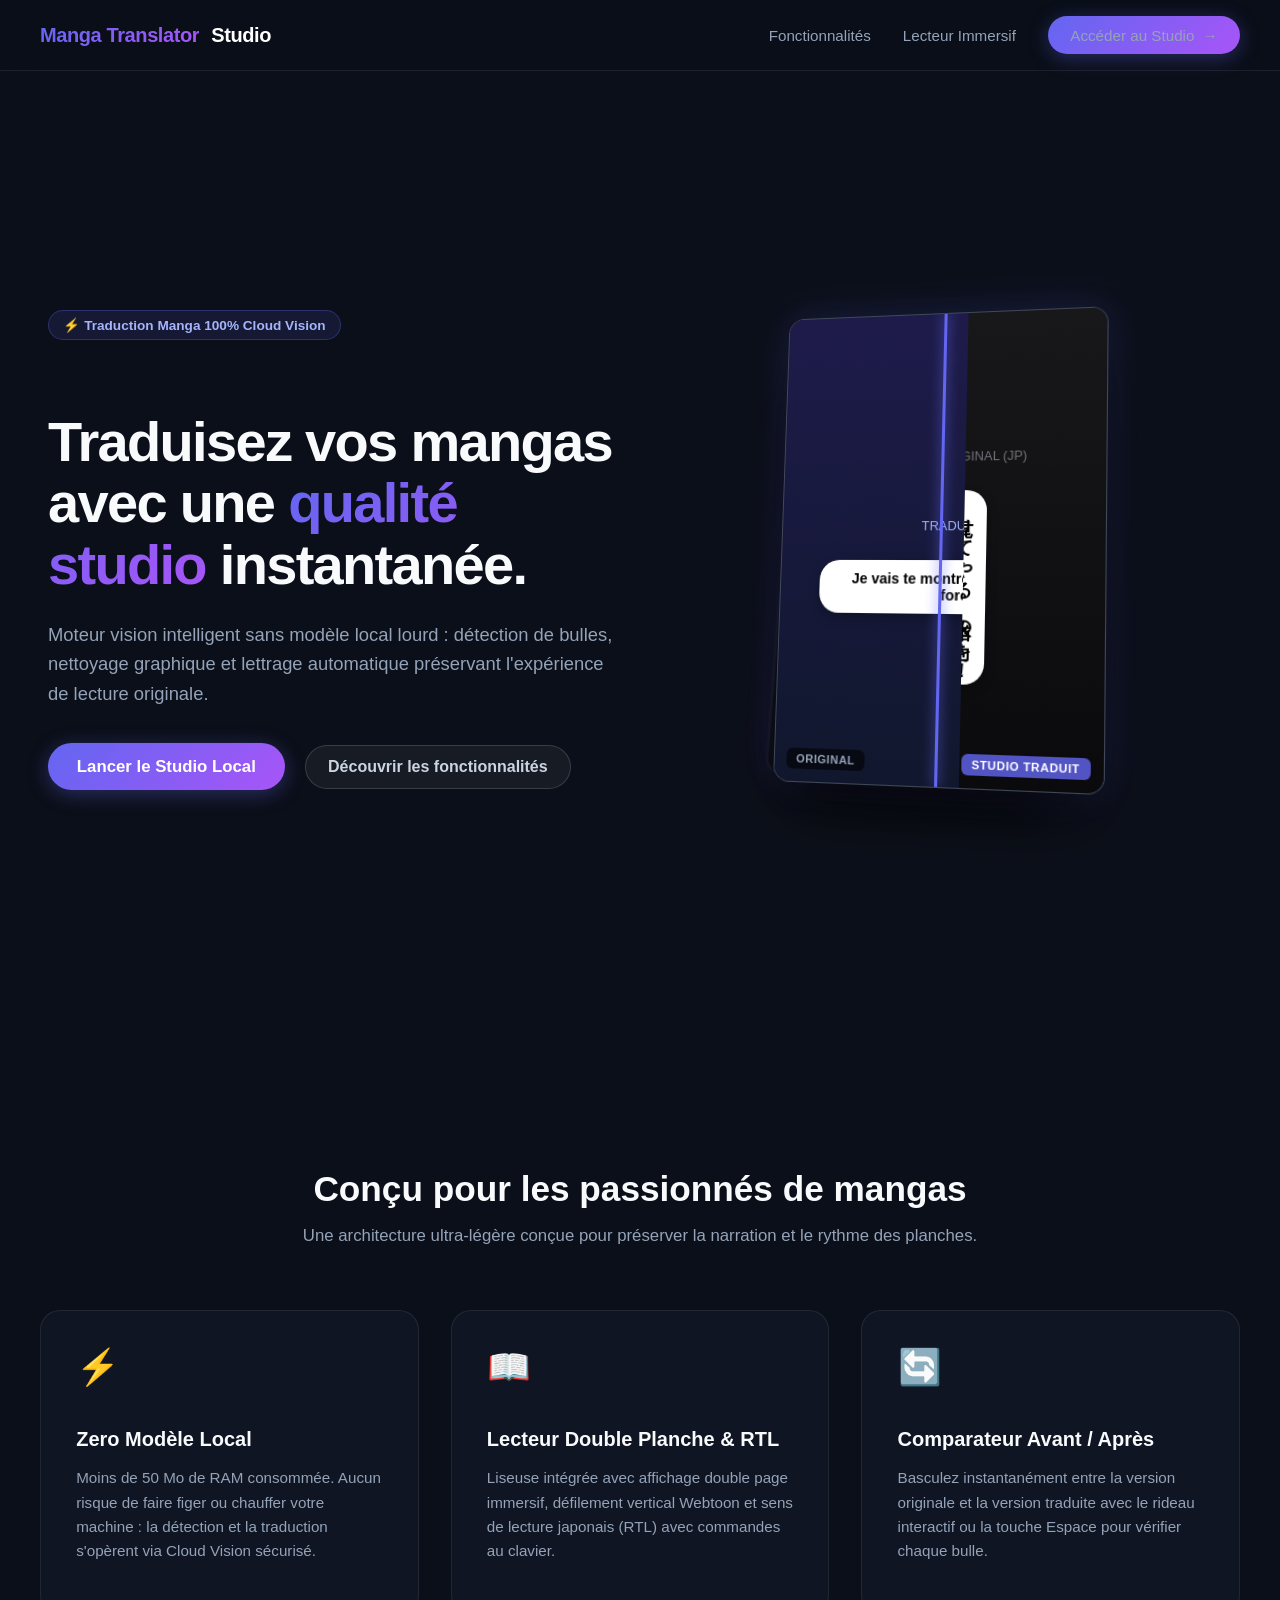
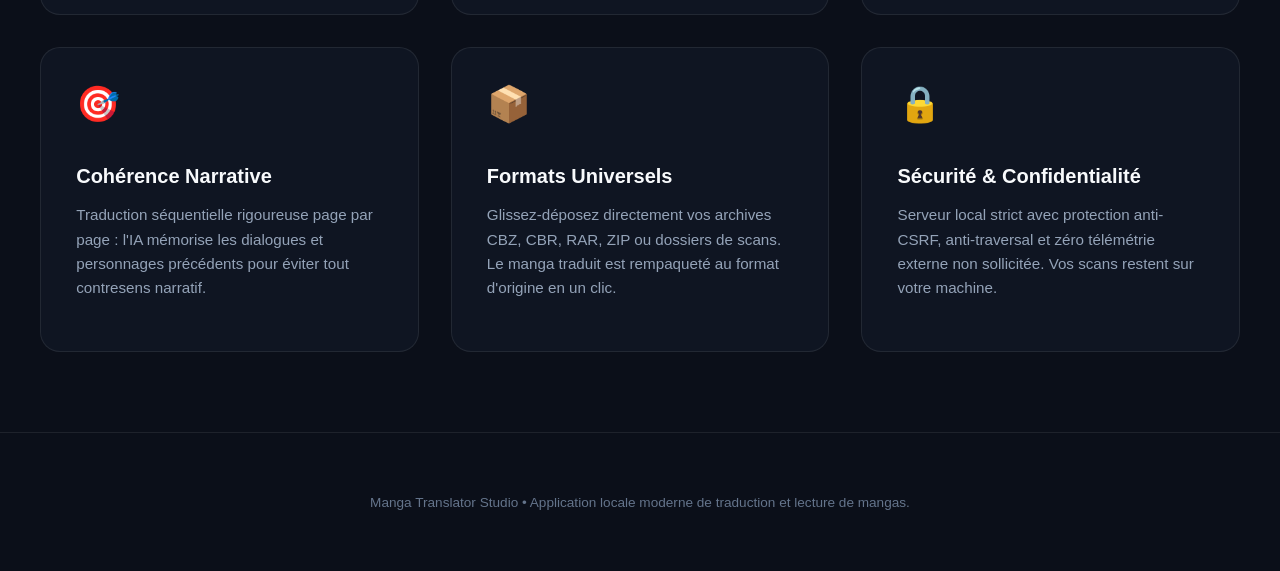
==== commit 18ef1b88: "feat(security,reader,vitrine): enforce concurrency=1, strict CSRF/SSRF guards, add double spread & R" ====
--- a/web/templates/index.html
+++ b/web/templates/index.html
@@ -1,325 +1,490 @@
 <!DOCTYPE html>
-<html lang="fr" data-theme="light">
+<html lang="fr" data-theme="dark">
 <head>
   <meta charset="UTF-8">
   <meta name="viewport" content="width=device-width, initial-scale=1, viewport-fit=cover">
-  <meta name="theme-color" content="#f8fafc">
-  <title>Manga Translator Studio</title>
-  <link rel="manifest" href="/static/manifest.json">
-  <link rel="icon" href="/static/icons/icon-192.png">
-  <link rel="stylesheet" href="/static/css/style.css?v=4">
+  <title>Manga Translator Studio — Traduction Manga Cloud Vision & Lecteur HD</title>
+  <meta name="description" content="Plateforme de traduction de mangas propulsée par Cloud Vision. Zéro modèle local, zéro surcharge mémoire, lecture immersive RTL et double planche.">
+  <link rel="stylesheet" href="/static/css/style.css?v=5">
+  <style>
+    :root {
+      --hero-bg: #0b0f19;
+      --card-bg: rgba(18, 24, 38, 0.75);
+      --accent: #6366f1;
+      --accent-gradient: linear-gradient(135deg, #6366f1 0%, #a855f7 100%);
+      --text-glow: rgba(99, 102, 241, 0.4);
+    }
+    body {
+      background-color: var(--hero-bg);
+      color: #f8fafc;
+      font-family: -apple-system, BlinkMacSystemFont, "Segoe UI", Roboto, sans-serif;
+      overflow-x: hidden;
+      margin: 0;
+    }
+
+    /* TOP NAVBAR */
+    .public-nav {
+      position: fixed;
+      top: 0;
+      left: 0;
+      right: 0;
+      height: 70px;
+      display: flex;
+      align-items: center;
+      justify-content: space-between;
+      padding: 0 2.5rem;
+      background: rgba(11, 15, 25, 0.7);
+      backdrop-filter: blur(16px);
+      -webkit-backdrop-filter: blur(16px);
+      border-bottom: 1px solid rgba(255, 255, 255, 0.08);
+      z-index: 100;
+    }
+    .logo-badge {
+      display: flex;
+      align-items: center;
+      gap: 0.75rem;
+      font-weight: 800;
+      font-size: 1.25rem;
+      letter-spacing: -0.02em;
+      color: #fff;
+      text-decoration: none;
+    }
+    .logo-badge span {
+      background: var(--accent-gradient);
+      -webkit-background-clip: text;
+      -webkit-text-fill-color: transparent;
+    }
+    .nav-links {
+      display: flex;
+      align-items: center;
+      gap: 2rem;
+    }
+    .nav-links a {
+      color: #94a3b8;
+      text-decoration: none;
+      font-weight: 500;
+      font-size: 0.95rem;
+      transition: color 0.2s;
+    }
+    .nav-links a:hover {
+      color: #fff;
+    }
+    .btn-studio-cta {
+      background: var(--accent-gradient);
+      color: white;
+      padding: 0.65rem 1.4rem;
+      border-radius: 9999px;
+      font-weight: 600;
+      font-size: 0.95rem;
+      text-decoration: none;
+      transition: all 0.3s cubic-bezier(0.16, 1, 0.3, 1);
+      box-shadow: 0 4px 20px rgba(99, 102, 241, 0.35);
+      display: flex;
+      align-items: center;
+      gap: 0.5rem;
+    }
+    .btn-studio-cta:hover {
+      transform: translateY(-2px);
+      box-shadow: 0 6px 25px rgba(99, 102, 241, 0.5);
+    }
+
+    /* HERO 3D SECTION */
+    .hero-section {
+      position: relative;
+      min-height: 100vh;
+      display: flex;
+      align-items: center;
+      justify-content: space-between;
+      padding: 100px 3rem 60px;
+      max-width: 1300px;
+      margin: 0 auto;
+      gap: 3rem;
+    }
+    .hero-content {
+      flex: 1;
+      max-width: 580px;
+      z-index: 10;
+    }
+    .hero-tag {
+      display: inline-flex;
+      align-items: center;
+      gap: 0.5rem;
+      padding: 0.4rem 0.9rem;
+      background: rgba(99, 102, 241, 0.12);
+      border: 1px solid rgba(99, 102, 241, 0.3);
+      border-radius: 9999px;
+      font-size: 0.85rem;
+      color: #a5b4fc;
+      margin-bottom: 1.5rem;
+      font-weight: 600;
+    }
+    .hero-title {
+      font-size: 3.5rem;
+      font-weight: 900;
+      line-height: 1.1;
+      letter-spacing: -0.03em;
+      margin-bottom: 1.5rem;
+    }
+    .hero-title .gradient-text {
+      background: var(--accent-gradient);
+      -webkit-background-clip: text;
+      -webkit-text-fill-color: transparent;
+    }
+    .hero-desc {
+      font-size: 1.15rem;
+      color: #94a3b8;
+      line-height: 1.6;
+      margin-bottom: 2.2rem;
+    }
+    .hero-btns {
+      display: flex;
+      align-items: center;
+      gap: 1.25rem;
+    }
+    .btn-secondary {
+      padding: 0.75rem 1.4rem;
+      border-radius: 9999px;
+      color: #cbd5e1;
+      background: rgba(255, 255, 255, 0.05);
+      border: 1px solid rgba(255, 255, 255, 0.15);
+      font-weight: 600;
+      text-decoration: none;
+      transition: all 0.2s;
+    }
+    .btn-secondary:hover {
+      background: rgba(255, 255, 255, 0.1);
+      color: #fff;
+    }
+
+    /* 3D FLOATING CARDS STAGE */
+    .hero-3d-stage {
+      flex: 1;
+      height: 520px;
+      position: relative;
+      perspective: 1200px;
+      display: flex;
+      align-items: center;
+      justify-content: center;
+    }
+    .manga-card-3d {
+      width: 320px;
+      height: 460px;
+      border-radius: 16px;
+      background: #1e293b;
+      position: absolute;
+      box-shadow: 0 30px 60px -15px rgba(0,0,0,0.8), 0 0 40px rgba(99,102,241,0.2);
+      border: 1px solid rgba(255, 255, 255, 0.15);
+      overflow: hidden;
+      transform-style: preserve-3d;
+      animation: floatSlow 8s ease-in-out infinite;
+    }
+    .card-back {
+      transform: rotateY(-18deg) rotateX(10deg) translateZ(-80px) translateX(-60px);
+      filter: brightness(0.6) blur(1px);
+      animation: floatBack 9s ease-in-out infinite reverse;
+    }
+    .card-front {
+      transform: rotateY(-12deg) rotateX(6deg) translateZ(40px);
+      z-index: 5;
+    }
+    .card-interactive {
+      position: relative;
+      width: 100%;
+      height: 100%;
+      background: #0f172a;
+    }
+    .demo-curtain {
+      position: absolute;
+      top: 0;
+      left: 0;
+      width: 100%;
+      height: 100%;
+      overflow: hidden;
+    }
+    .demo-img-layer {
+      position: absolute;
+      top: 0;
+      left: 0;
+      width: 100%;
+      height: 100%;
+      display: flex;
+      flex-direction: column;
+      align-items: center;
+      justify-content: center;
+      padding: 1.5rem;
+      text-align: center;
+    }
+    .layer-orig {
+      background: linear-gradient(180deg, #18181b 0%, #09090b 100%);
+      color: #a1a1aa;
+    }
+    .layer-trans {
+      background: linear-gradient(180deg, #1e1b4b 0%, #0f172a 100%);
+      clip-path: inset(0 50% 0 0);
+      transition: clip-path 0.1s ease-out;
+    }
+    .bubble-mock {
+      background: #fff;
+      color: #000;
+      font-weight: 700;
+      border-radius: 20px;
+      padding: 10px 16px;
+      margin: 10px 0;
+      font-size: 0.9rem;
+      box-shadow: 0 4px 12px rgba(0,0,0,0.3);
+      max-width: 80%;
+    }
+    .bubble-orig {
+      font-family: "Noto Sans JP", sans-serif;
+      writing-mode: vertical-rl;
+      padding: 16px 10px;
+      font-size: 1.1rem;
+    }
+    .demo-divider {
+      position: absolute;
+      top: 0;
+      bottom: 0;
+      left: 50%;
+      width: 3px;
+      background: #6366f1;
+      cursor: ew-resize;
+      box-shadow: 0 0 12px #6366f1;
+      z-index: 10;
+    }
+    .demo-badge {
+      position: absolute;
+      bottom: 12px;
+      padding: 4px 10px;
+      border-radius: 6px;
+      font-size: 0.7rem;
+      font-weight: 700;
+      text-transform: uppercase;
+      letter-spacing: 0.05em;
+    }
+    .badge-orig { left: 12px; background: rgba(0,0,0,0.6); color: #94a3b8; }
+    .badge-trans { right: 12px; background: rgba(99,102,241,0.8); color: #fff; }
+
+    @keyframes floatSlow {
+      0%, 100% { transform: rotateY(-12deg) rotateX(6deg) translateY(0px); }
+      50% { transform: rotateY(-8deg) rotateX(10deg) translateY(-18px); }
+    }
+    @keyframes floatBack {
+      0%, 100% { transform: rotateY(-18deg) rotateX(10deg) translateZ(-80px) translateX(-60px) translateY(0px); }
+      50% { transform: rotateY(-22deg) rotateX(6deg) translateZ(-80px) translateX(-60px) translateY(14px); }
+    }
+
+    /* FEATURES GRID */
+    .features-section {
+      padding: 80px 2rem;
+      max-width: 1200px;
+      margin: 0 auto;
+    }
+    .section-header {
+      text-align: center;
+      margin-bottom: 4rem;
+    }
+    .section-header h2 {
+      font-size: 2.2rem;
+      font-weight: 800;
+      margin-bottom: 0.8rem;
+    }
+    .section-header p {
+      color: #94a3b8;
+      font-size: 1.05rem;
+    }
+    .features-grid {
+      display: grid;
+      grid-template-columns: repeat(auto-fit, minmax(320px, 1fr));
+      gap: 2rem;
+    }
+    .feat-card {
+      background: var(--card-bg);
+      border: 1px solid rgba(255, 255, 255, 0.08);
+      border-radius: 20px;
+      padding: 2.2rem;
+      transition: transform 0.3s ease, border-color 0.3s ease;
+    }
+    .feat-card:hover {
+      transform: translateY(-5px);
+      border-color: rgba(99, 102, 241, 0.4);
+    }
+    .feat-icon {
+      font-size: 2.2rem;
+      margin-bottom: 1.25rem;
+      display: inline-block;
+    }
+    .feat-card h3 {
+      font-size: 1.25rem;
+      margin-bottom: 0.75rem;
+      font-weight: 700;
+    }
+    .feat-card p {
+      color: #94a3b8;
+      line-height: 1.6;
+      font-size: 0.95rem;
+    }
+
+    /* FOOTER */
+    .public-footer {
+      border-top: 1px solid rgba(255, 255, 255, 0.08);
+      padding: 3rem 2rem;
+      text-align: center;
+      color: #64748b;
+      font-size: 0.85rem;
+    }
+    .public-footer a {
+      color: #94a3b8;
+      text-decoration: none;
+    }
+  </style>
 </head>
 <body>
-  <svg width="0" height="0" style="position:absolute" aria-hidden="true">
-    <symbol id="i-upload" viewBox="0 0 24 24"><path d="M12 16V4m0 0-5 5m5-5 5 5M4 16v3a1 1 0 0 0 1 1h14a1 1 0 0 0 1-1v-3"/></symbol>
-    <symbol id="i-folder" viewBox="0 0 24 24"><path d="M3 7a2 2 0 0 1 2-2h4l2 2h8a2 2 0 0 1 2 2v8a2 2 0 0 1-2 2H5a2 2 0 0 1-2-2z"/></symbol>
-    <symbol id="i-file" viewBox="0 0 24 24"><path d="M14 3H7a2 2 0 0 0-2 2v14a2 2 0 0 0 2 2h10a2 2 0 0 0 2-2V8zM14 3v5h5"/></symbol>
-    <symbol id="i-gear" viewBox="0 0 24 24"><circle cx="12" cy="12" r="3"/><path d="M19.4 15a1.7 1.7 0 0 0 .3 1.8l.1.1a2 2 0 1 1-2.8 2.8l-.1-.1a1.7 1.7 0 0 0-1.8-.3 1.7 1.7 0 0 0-1 1.5V21a2 2 0 1 1-4 0v-.1a1.7 1.7 0 0 0-1.1-1.5 1.7 1.7 0 0 0-1.8.3l-.1.1a2 2 0 1 1-2.8-2.8l.1-.1a1.7 1.7 0 0 0 .3-1.8 1.7 1.7 0 0 0-1.5-1H3a2 2 0 1 1 0-4h.1a1.7 1.7 0 0 0 1.5-1.1 1.7 1.7 0 0 0-.3-1.8l-.1-.1a2 2 0 1 1 2.8-2.8l.1.1a1.7 1.7 0 0 0 1.8.3H9a1.7 1.7 0 0 0 1-1.5V3a2 2 0 1 1 4 0v.1a1.7 1.7 0 0 0 1 1.5 1.7 1.7 0 0 0 1.8-.3l.1-.1a2 2 0 1 1 2.8 2.8l-.1.1a1.7 1.7 0 0 0-.3 1.8V9a1.7 1.7 0 0 0 1.5 1H21a2 2 0 1 1 0 4h-.1a1.7 1.7 0 0 0-1.5 1z"/></symbol>
-    <symbol id="i-power" viewBox="0 0 24 24"><path d="M12 3v9M6.3 6.3a8 8 0 1 0 11.4 0"/></symbol>
-    <symbol id="i-close" viewBox="0 0 24 24"><path d="M6 6l12 12M18 6 6 18"/></symbol>
-    <symbol id="i-down" viewBox="0 0 24 24"><path d="M12 4v12m0 0-5-5m5 5 5-5M4 20h16"/></symbol>
-    <symbol id="i-left" viewBox="0 0 24 24"><path d="m15 6-6 6 6 6"/></symbol>
-    <symbol id="i-right" viewBox="0 0 24 24"><path d="m9 6 6 6-6 6"/></symbol>
-    <symbol id="i-check" viewBox="0 0 24 24"><path d="m5 12 5 5L20 7"/></symbol>
-    <symbol id="i-swap" viewBox="0 0 24 24"><path d="M7 7h13m0 0-4-4m4 4-4 4M17 17H4m0 0 4-4m-4 4 4 4"/></symbol>
-    <symbol id="i-eye" viewBox="0 0 24 24"><path d="M2 12s3.5-7 10-7 10 7 10 7-3.5 7-10 7S2 12 2 12z"/><circle cx="12" cy="12" r="3"/></symbol>
-    <symbol id="i-text" viewBox="0 0 24 24"><path d="M4 6h16M4 12h10M4 18h7"/></symbol>
-    <symbol id="i-plus" viewBox="0 0 24 24"><path d="M12 5v14M5 12h14"/></symbol>
-  </svg>
-
-  <div class="app" id="app">
-    <header class="topbar">
-      <a class="brand" href="#translate" data-nav="translate">
-        <span class="brand-mark" aria-hidden="true"><span></span><span></span></span>
-        <span class="brand-name">Manga Translator <em>Studio</em></span>
+
+  <!-- NAVBAR -->
+  <nav class="public-nav">
+    <a href="/" class="logo-badge">
+      <span>Manga Translator</span> Studio
+    </a>
+    <div class="nav-links">
+      <a href="#features">Fonctionnalités</a>
+      <a href="#reader">Lecteur Immersif</a>
+      <a href="/studio" class="btn-studio-cta">
+        <span>Accéder au Studio</span> →
       </a>
-      <nav class="tabs" id="nav-tabs">
-        <button class="tab active" data-nav="translate">Traduire</button>
-        <button class="tab" data-nav="library">Bibliothèque</button>
-        <button class="tab" data-nav="guide">Guide</button>
-        <span class="tab-indicator" id="tab-indicator"></span>
-      </nav>
-      <div class="top-api-status" id="top-api-status" aria-label="Services d'IA connectés"></div>
-      <div class="top-actions">
-        <button class="icon-btn" id="btn-theme" title="Basculer thème clair/sombre" aria-label="Thème"><span id="theme-icon">🌙</span></button>
-        <button class="icon-btn" id="btn-settings" title="Paramètres" aria-label="Paramètres"><svg><use href="#i-gear"/></svg></button>
-        <button class="icon-btn danger" id="btn-quit" title="Quitter l'application" aria-label="Quitter"><svg><use href="#i-power"/></svg></button>
-      </div>
-    </header>
-
-    <main class="views">
-      <!-- ============ TRADUIRE ============ -->
-      <section class="view active" id="view-translate">
-        <!-- Étape 1 : déposer -->
-        <div class="empty" id="empty-state">
-          <div class="drop" id="drop-zone" tabindex="0">
-            <div class="drop-glow" aria-hidden="true"></div>
-            <div class="drop-icon"><svg><use href="#i-upload"/></svg></div>
-            <h1>Déposez un chapitre ici</h1>
-            <p>Archive CBZ, CBR, ZIP, RAR, une image ou un dossier d'images</p>
-            <div class="drop-actions">
-              <button class="btn primary" id="btn-pick-file"><svg><use href="#i-file"/></svg>Choisir un fichier</button>
-              <button class="btn ghost" id="btn-pick-folder"><svg><use href="#i-folder"/></svg>Choisir un dossier</button>
-            </div>
-            <input type="file" id="file-input" accept=".cbz,.cbr,.zip,.rar,.jpg,.jpeg,.png,.webp" hidden>
-            <input type="file" id="folder-input" webkitdirectory directory multiple hidden>
+    </div>
+  </nav>
+
+  <!-- HERO SECTION WITH 3D SLOW-MOTION PERSPECTIVE -->
+  <section class="hero-section">
+    <div class="hero-content">
+      <div class="hero-tag">⚡ Traduction Manga 100% Cloud Vision</div>
+      <h1 class="hero-title">
+        Traduisez vos mangas avec une <span class="gradient-text">qualité studio</span> instantanée.
+      </h1>
+      <p class="hero-desc">
+        Moteur vision intelligent sans modèle local lourd : détection de bulles, nettoyage graphique et lettrage automatique préservant l'expérience de lecture originale.
+      </p>
+      <div class="hero-btns">
+        <a href="/studio" class="btn-studio-cta" style="padding: 0.85rem 1.8rem; font-size: 1.05rem;">
+          Lancer le Studio Local
+        </a>
+        <a href="#features" class="btn-secondary">
+          Découvrir les fonctionnalités
+        </a>
+      </div>
+    </div>
+
+    <!-- 3D CARDS PARALLAX DEMO -->
+    <div class="hero-3d-stage" id="stage-3d">
+      <!-- Back floating card -->
+      <div class="manga-card-3d card-back">
+        <div class="demo-img-layer layer-orig">
+          <div class="bubble-mock bubble-orig">何だと！？貴様、まさか…！</div>
+          <div style="margin-top: 2rem; opacity: 0.5; font-size: 0.8rem;">Page 02 — Chapitre 14</div>
+        </div>
+      </div>
+
+      <!-- Front interactive before/after card -->
+      <div class="manga-card-3d card-front" id="front-card">
+        <div class="card-interactive" id="curtain-interactive">
+          <div class="demo-img-layer layer-orig">
+            <div style="font-size: 0.8rem; color: #71717a; margin-bottom: 1rem;">RAW ORIGINAL (JP)</div>
+            <div class="bubble-mock bubble-orig">見せてやる…本当の力を！</div>
           </div>
-          <div class="engine-hint" id="engine-hint"></div>
-          <div class="home-api-pills" id="home-api-pills" aria-label="Services d'IA disponibles"></div>
-          <ol class="steps-row">
-            <li><b>1</b><span>Déposez votre chapitre</span></li>
-            <li><b>2</b><span>Choisissez la langue</span></li>
-            <li><b>3</b><span>Regardez la traduction se faire</span></li>
-          </ol>
-        </div>
-
-        <!-- Étape 2 : studio -->
-        <div class="studio hidden" id="studio">
-          <div class="toolbar">
-            <div class="file-chip"><svg><use href="#i-file"/></svg><span id="file-name">-</span><small id="file-pages"></small></div>
-            <div class="lang-pick">
-              <select id="src-lang" aria-label="Langue d'origine"></select>
-              <button class="icon-btn sm" id="btn-swap-lang" title="Inverser" aria-label="Inverser les langues"><svg><use href="#i-swap"/></svg></button>
-              <select id="tgt-lang" aria-label="Langue de traduction"></select>
-            </div>
-            <div class="model-pick">
-              <span class="model-pick-icon" title="Modèle d'IA actif">⚡</span>
-              <select id="studio-provider-select" aria-label="Fournisseur et modèle de vision IA"></select>
-            </div>
-            <div class="toolbar-actions">
-              <button class="btn ghost sm" id="btn-new">Nouveau</button>
-              <button class="btn primary" id="btn-translate">Traduire</button>
-              <button class="btn ghost hidden" id="btn-cancel">Arrêter</button>
-              <a class="btn success hidden" id="btn-download"><svg><use href="#i-down"/></svg>Télécharger</a>
+          <div class="demo-curtain" id="demo-curtain-layer">
+            <div class="demo-img-layer layer-trans">
+              <div style="font-size: 0.8rem; color: #a5b4fc; margin-bottom: 1rem;">TRADUIT (FR)</div>
+              <div class="bubble-mock">Je vais te montrer... ma véritable force !</div>
             </div>
           </div>
-
-          <div class="progress hidden" id="progress">
-            <div class="progress-bar" id="progress-track" role="progressbar" aria-label="Progression de la traduction" aria-valuemin="0" aria-valuemax="100" aria-valuenow="0"><span id="progress-fill"></span></div>
-            <div class="progress-text"><span id="progress-label" aria-live="polite">Préparation</span><span id="progress-count"></span></div>
-          </div>
-
-          <div class="workspace">
-            <aside class="pages" id="page-list" aria-label="Pages"></aside>
-
-            <div class="stage-wrap">
-              <div class="stage-head">
-                <div class="seg" id="view-mode">
-                  <button class="active" data-mode="translated">Traduit</button>
-                  <button data-mode="slider">Slider</button>
-                  <button data-mode="original">Original</button>
-                </div>
-                <div class="live-badge hidden" id="live-badge"><span class="dot"></span><span id="live-text">En direct</span></div>
-                <label class="switch" title="Afficher automatiquement la page en cours de traduction">
-                  <input type="checkbox" id="follow-live" checked><span></span>Suivre
-                </label>
-              </div>
-
-              <div class="stage" id="stage">
-                <button class="nav-arrow left" id="btn-prev" aria-label="Page précédente"><svg><use href="#i-left"/></svg></button>
-                <div class="canvas" id="canvas">
-                  <img id="img-base" alt="Page" draggable="false">
-                  <img id="img-top" alt="" draggable="false" aria-hidden="true">
-                  <div class="overlay" id="overlay"></div>
-                  <div class="scanline" id="scanline"></div>
-                  <div class="slider-divider" id="slider-divider" aria-hidden="true">
-                    <span class="slider-knob"></span>
-                  </div>
-                </div>
-                <button class="nav-arrow right" id="btn-next" aria-label="Page suivante"><svg><use href="#i-right"/></svg></button>
-                <div class="stage-step" id="stage-step">
-                  <span data-s="detect">Repérage des bulles</span>
-                  <span data-s="clean">Effacement</span>
-                  <span data-s="write">Réécriture</span>
-                </div>
-              </div>
-              <div class="page-indicator"><span id="page-indicator" aria-live="polite">Page 1</span><span class="hint">Maintenez l'image pour voir l'original</span></div>
-            </div>
-
-            <aside class="bubbles" id="bubbles-panel">
-              <div class="panel-head">
-                <h3>Textes de la page</h3>
-                <button class="btn ghost sm hidden" id="btn-apply-edits">Appliquer</button>
-              </div>
-              <div class="bubble-list" id="bubble-list"><p class="muted">Les textes détectés apparaîtront ici.</p></div>
-            </aside>
-          </div>
+          <div class="demo-divider" id="demo-divider"></div>
+          <div class="demo-badge badge-orig">Original</div>
+          <div class="demo-badge badge-trans">Studio Traduit</div>
         </div>
-      </section>
-
-      <!-- ============ BIBLIOTHÈQUE ============ -->
-      <section class="view" id="view-library">
-        <div class="page-head">
-          <h2>Bibliothèque</h2>
-          <p class="muted">Tous vos chapitres traduits, prêts à être téléchargés.</p>
-        </div>
-        <div class="library" id="library-list"></div>
-      </section>
-
-      <!-- ============ GUIDE ============ -->
-      <section class="view" id="view-guide">
-        <div class="guide">
-          <nav class="guide-nav" id="guide-nav">
-            <a href="#g-start" class="active">Bien démarrer</a>
-            <a href="#g-key">Obtenir une clé gratuite</a>
-            <a href="#g-live">La traduction en direct</a>
-            <a href="#g-edit">Corriger un texte</a>
-            <a href="#g-style">Apparence du texte</a>
-            <a href="#g-files">Fichiers acceptés</a>
-            <a href="#g-quit">Fermer l'application</a>
-            <a href="#g-faq">Questions fréquentes</a>
-          </nav>
-          <article class="guide-body">
-            <section id="g-start">
-              <h2>Bien démarrer</h2>
-              <p>Manga Translator Studio traduit vos chapitres de manga directement dans les bulles, en conservant le dessin d'origine.</p>
-              <ol class="guide-steps">
-                <li><b>Connectez un service de traduction</b><span>Ouvrez les Paramètres, onglet « Service de traduction », et collez votre clé. Une seule fois suffit.</span></li>
-                <li><b>Déposez votre chapitre</b><span>Glissez le fichier dans la fenêtre ou utilisez « Choisir un fichier ».</span></li>
-                <li><b>Choisissez les langues puis cliquez sur Traduire</b><span>Les pages se traduisent une à une et vous pouvez les lire immédiatement.</span></li>
-                <li><b>Téléchargez le résultat</b><span>Le chapitre traduit est enregistré dans le même format que l'original et rangé dans la Bibliothèque.</span></li>
-              </ol>
-            </section>
-            <section id="g-key">
-              <h2>Obtenir une clé gratuite</h2>
-              <p>L'application utilise un service en ligne pour lire et traduire les bulles. La solution la plus simple est Google Gemini, gratuit pour un usage personnel.</p>
-              <ol class="guide-steps">
-                <li><b>Rendez-vous sur Google AI Studio</b><span><a href="https://aistudio.google.com/apikey" target="_blank" rel="noopener">aistudio.google.com/apikey</a> et connectez-vous avec votre compte Google.</span></li>
-                <li><b>Cliquez sur « Create API key »</b><span>Copiez la clé affichée.</span></li>
-                <li><b>Collez-la dans l'application</b><span>Paramètres, Service de traduction, Google Gemini, puis « Connecter ». Choisissez un modèle dans la liste et validez.</span></li>
-              </ol>
-              <p class="note">Votre clé reste sur votre ordinateur. Elle n'est envoyée qu'au service que vous avez choisi.</p>
-            </section>
-            <section id="g-live">
-              <h2>La traduction en direct</h2>
-              <p>Pendant la traduction, la page en cours s'affiche avec ses trois étapes :</p>
-              <ul class="guide-list">
-                <li><b>Repérage des bulles</b> : chaque zone de texte est entourée.</li>
-                <li><b>Effacement</b> : le texte d'origine disparaît des bulles.</li>
-                <li><b>Réécriture</b> : la traduction est placée dans chaque bulle.</li>
-              </ul>
-              <p>Désactivez « Suivre » pour rester sur une page pendant que les autres se traduisent. Maintenez l'image appuyée pour comparer avec l'original.</p>
-            </section>
-            <section id="g-edit">
-              <h2>Corriger un texte</h2>
-              <p>Le panneau « Textes de la page » liste chaque bulle avec sa traduction. Modifiez une phrase puis cliquez sur « Appliquer » : la page est redessinée en un instant, sans nouvelle traduction.</p>
-            </section>
-            <section id="g-style">
-              <h2>Apparence du texte</h2>
-              <p>Dans les Paramètres, onglet « Apparence », vous pouvez choisir la police, la couleur, une taille fixe ou automatique, et la manière dont les bulles sont nettoyées. Le réglage « Automatique » convient à la plupart des mangas.</p>
-            </section>
-            <section id="g-files">
-              <h2>Fichiers acceptés</h2>
-              <p>CBZ, CBR, ZIP, RAR, images JPG, PNG, WEBP, ou un dossier contenant des images. Le fichier traduit est rendu dans le même format.</p>
-            </section>
-            <section id="g-quit">
-              <h2>Fermer l'application</h2>
-              <p>Fermez simplement la fenêtre, ou cliquez sur le bouton d'arrêt en haut à droite. Rien ne reste actif en arrière-plan.</p>
-            </section>
-            <section id="g-faq">
-              <h2>Questions fréquentes</h2>
-              <details><summary>Une page reste en erreur</summary><p>Le service a refusé la demande (limite gratuite atteinte ou clé invalide). Attendez quelques minutes, ou cliquez sur la page puis « Retraduire la page ».</p></details>
-              <details><summary>La traduction est lente</summary><p>La vitesse dépend du service choisi. Les modèles marqués « rapide » dans la liste sont recommandés.</p></details>
-              <details><summary>Le texte déborde de la bulle</summary><p>Corrigez la phrase pour la raccourcir, ou laissez la taille sur « Automatique » dans l'onglet Apparence.</p></details>
-              <details><summary>Est-ce que mes fichiers sont envoyés sur Internet ?</summary><p>Seules les images des pages sont envoyées au service de traduction choisi. Les fichiers restent sur votre appareil.</p></details>
-            </section>
-          </article>
-        </div>
-      </section>
-    </main>
-  </div>
-
-  <!-- ============ PARAMÈTRES ============ -->
-  <div class="modal" id="settings" aria-hidden="true">
-    <div class="modal-backdrop" data-close></div>
-    <div class="modal-card" role="dialog" aria-labelledby="settings-title">
-      <div class="modal-head">
-        <h2 id="settings-title">Paramètres</h2>
-        <button class="icon-btn" data-close aria-label="Fermer"><svg><use href="#i-close"/></svg></button>
-      </div>
-      <div class="settings-tabs" id="settings-tabs">
-        <button class="active" data-stab="engine">Service de traduction</button>
-        <button data-stab="lang">Langues</button>
-        <button data-stab="look">Apparence</button>
-      </div>
-      <div class="modal-body">
-        <div class="stab active" id="stab-engine">
-          <div class="current-engine" id="current-engine"></div>
-          <p class="muted small">Choisissez un service, collez votre clé, puis sélectionnez un modèle.</p>
-          <div class="providers" id="providers"></div>
-        </div>
-
-        <div class="stab" id="stab-lang">
-          <div class="field">
-            <label for="set-src">Langue d'origine par défaut</label>
-            <select id="set-src"></select>
-          </div>
-          <div class="field">
-            <label for="set-tgt">Langue de traduction par défaut</label>
-            <select id="set-tgt"></select>
-          </div>
-        </div>
-
-        <div class="stab" id="stab-look">
-          <div class="field">
-            <label>Police</label>
-            <div class="choice-grid" id="font-choices">
-              <button data-v="bold" class="font-bold">Manga</button>
-              <button data-v="comic" class="font-comic">Bande dessinée</button>
-              <button data-v="sans" class="font-sans">Moderne</button>
-              <button data-v="serif" class="font-serif">Classique</button>
-            </div>
-          </div>
-          <div class="field">
-            <label>Taille du texte</label>
-            <div class="row">
-              <div class="seg" id="size-mode"><button data-v="auto" class="active">Automatique</button><button data-v="fixed">Fixe</button></div>
-              <input type="range" id="font-size" min="10" max="48" value="20" disabled>
-              <output id="font-size-out">Auto</output>
-            </div>
-          </div>
-          <div class="field">
-            <label>Nettoyage des bulles</label>
-            <div class="choice-grid" id="mask-choices">
-              <button data-v="smart">Automatique</button>
-              <button data-v="rounded">Arrondi</button>
-              <button data-v="ellipse">Ovale</button>
-              <button data-v="rectangle">Rectangle</button>
-              <button data-v="transparent">Sans fond</button>
-            </div>
-          </div>
-          <div class="field">
-            <label for="text-color">Couleur du texte</label>
-            <div class="row"><input type="color" id="text-color" value="#000000"><span class="muted small">Le mode automatique passe en blanc sur les fonds sombres.</span></div>
-          </div>
-        </div>
-      </div>
-      <div class="modal-foot">
-        <span class="save-state" id="save-state"></span>
-        <button class="btn primary" id="btn-save-settings">Enregistrer</button>
       </div>
     </div>
-  </div>
-
-  <!-- Confirmation quitter -->
-  <div class="modal small" id="quit-modal" aria-hidden="true">
-    <div class="modal-backdrop" data-close></div>
-    <div class="modal-card" role="dialog">
-      <div class="modal-head"><h2>Quitter l'application ?</h2></div>
-      <div class="modal-body"><p class="muted">L'application sera complètement fermée. Les traductions terminées restent dans la Bibliothèque.</p></div>
-      <div class="modal-foot">
-        <button class="btn ghost" data-close>Annuler</button>
-        <button class="btn danger" id="btn-quit-confirm">Quitter</button>
-      </div>
+  </section>
+
+  <!-- FEATURES -->
+  <section class="features-section" id="features">
+    <div class="section-header">
+      <h2>Conçu pour les passionnés de mangas</h2>
+      <p>Une architecture ultra-légère conçue pour préserver la narration et le rythme des planches.</p>
     </div>
-  </div>
-
-  <div class="closed-screen hidden" id="closed-screen">
-    <div><h2>Application fermée</h2><p class="muted">Vous pouvez fermer cet onglet.</p></div>
-  </div>
-
-  <div class="toasts" id="toasts" aria-live="polite"></div>
-
-  <script src="/static/js/app.js?v=3"></script>
+
+    <div class="features-grid">
+      <div class="feat-card">
+        <div class="feat-icon">⚡</div>
+        <h3>Zero Modèle Local</h3>
+        <p>Moins de 50 Mo de RAM consommée. Aucun risque de faire figer ou chauffer votre machine : la détection et la traduction s'opèrent via Cloud Vision sécurisé.</p>
+      </div>
+
+      <div class="feat-card">
+        <div class="feat-icon">📖</div>
+        <h3>Lecteur Double Planche & RTL</h3>
+        <p>Liseuse intégrée avec affichage double page immersif, défilement vertical Webtoon et sens de lecture japonais (RTL) avec commandes au clavier.</p>
+      </div>
+
+      <div class="feat-card">
+        <div class="feat-icon">🔄</div>
+        <h3>Comparateur Avant / Après</h3>
+        <p>Basculez instantanément entre la version originale et la version traduite avec le rideau interactif ou la touche Espace pour vérifier chaque bulle.</p>
+      </div>
+
+      <div class="feat-card">
+        <div class="feat-icon">🎯</div>
+        <h3>Cohérence Narrative</h3>
+        <p>Traduction séquentielle rigoureuse page par page : l'IA mémorise les dialogues et personnages précédents pour éviter tout contresens narratif.</p>
+      </div>
+
+      <div class="feat-card">
+        <div class="feat-icon">📦</div>
+        <h3>Formats Universels</h3>
+        <p>Glissez-déposez directement vos archives CBZ, CBR, RAR, ZIP ou dossiers de scans. Le manga traduit est rempaqueté au format d'origine en un clic.</p>
+      </div>
+
+      <div class="feat-card">
+        <div class="feat-icon">🔒</div>
+        <h3>Sécurité & Confidentialité</h3>
+        <p>Serveur local strict avec protection anti-CSRF, anti-traversal et zéro télémétrie externe non sollicitée. Vos scans restent sur votre machine.</p>
+      </div>
+    </div>
+  </section>
+
+  <!-- FOOTER -->
+  <footer class="public-footer">
+    <p>Manga Translator Studio &bull; Application locale moderne de traduction et lecture de mangas.</p>
+  </footer>
+
+  <script>
+    // Interactive before/after slider on 3D card
+    const container = document.getElementById('curtain-interactive');
+    const curtainLayer = document.getElementById('demo-curtain-layer');
+    const divider = document.getElementById('demo-divider');
+
+    let dragging = false;
+    function updateCurtain(x) {
+      const rect = container.getBoundingClientRect();
+      let percent = Math.max(0, Math.min(100, ((x - rect.left) / rect.width) * 100));
+      divider.style.left = `${percent}%`;
+      curtainLayer.style.clipPath = `inset(0 ${100 - percent}% 0 0)`;
+    }
+
+    container.addEventListener('mousedown', (e) => { dragging = true; updateCurtain(e.clientX); });
+    window.addEventListener('mouseup', () => dragging = false);
+    window.addEventListener('mousemove', (e) => { if (dragging) updateCurtain(e.clientX); });
+    container.addEventListener('touchstart', (e) => { dragging = true; updateCurtain(e.touches[0].clientX); });
+    window.addEventListener('touchend', () => dragging = false);
+    window.addEventListener('touchmove', (e) => { if (dragging) updateCurtain(e.touches[0].clientX); });
+
+    // Subtle 3D mouse parallax
+    const stage = document.getElementById('stage-3d');
+    const frontCard = document.getElementById('front-card');
+    document.addEventListener('mousemove', (e) => {
+      const xAxis = (window.innerWidth / 2 - e.pageX) / 45;
+      const yAxis = (window.innerHeight / 2 - e.pageY) / 45;
+      frontCard.style.transform = `rotateY(${-12 + xAxis}deg) rotateX(${6 + yAxis}deg) translateZ(40px)`;
+    });
+  </script>
 </body>
 </html>
